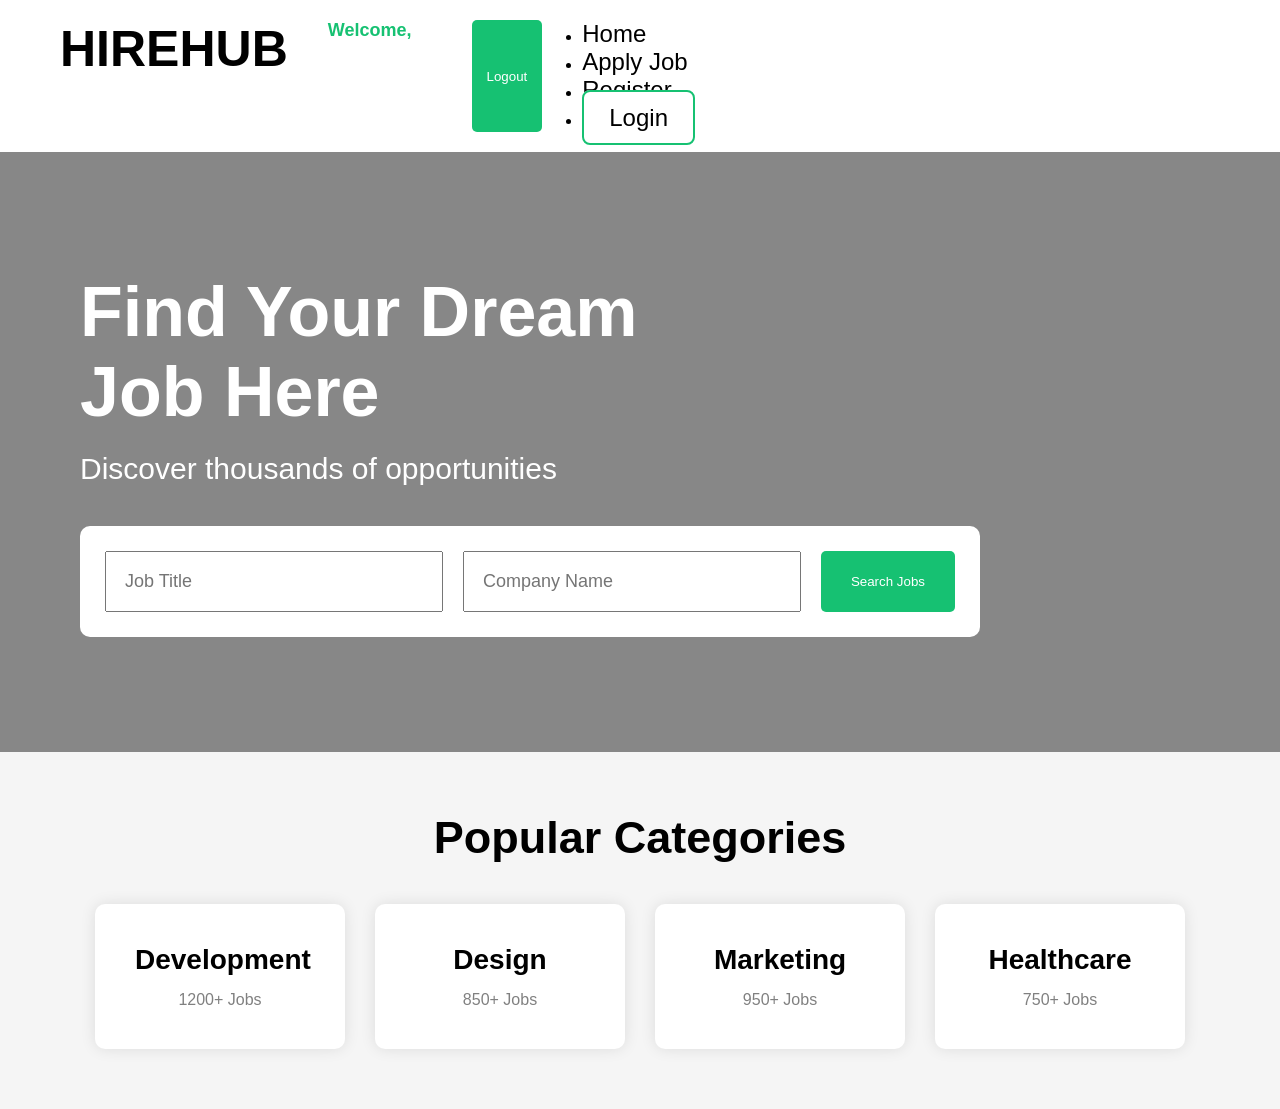
==== index.html @ 85d6529d "first commit" ====
<!DOCTYPE html>
<html lang="en">
<head>
    <meta charset="UTF-8">
    <meta name="viewport" content="width=device-width, initial-scale=1.0">
    <title>HIREHUB</title>
    <link rel="stylesheet" href="style.css">
</head>

<body>

<header>
    <nav class="navbar">
        <div class="logo">HIREHUB</div>
        <div id="profile">
            Welcome,
            <span id="userName"></span>
        </div>
        <button onclick="logoutUser()">
            Logout
        </button>

        <ul class="nav-links">
            <li><a href="index.html">Home</a></li>
            <li><a href="apply.html">Apply Job</a></li>
            <li><a href="register.html">Register</a></li>
            <li><a href="login.html" class="login-btn">Login</a></li>
        </ul>
    </nav>
</header>

<section class="hero">

    <div class="overlay">

        <h1>Find Your Dream Job Here</h1>

        <p>Discover thousands of opportunities</p>

        <div class="search-box">

            <input type="text" placeholder="Job Title">

            <input type="text" placeholder="Company Name">

            <button>Search Jobs</button>

        </div>

    </div>

</section>

<section class="categories">

    <h2>Popular Categories</h2>

    <div class="cards">

        <div class="card">
            <h3>Development</h3>
            <p>1200+ Jobs</p>
        </div>

        <div class="card">
            <h3>Design</h3>
            <p>850+ Jobs</p>
        </div>

        <div class="card">
            <h3>Marketing</h3>
            <p>950+ Jobs</p>
        </div>

        <div class="card">
            <h3>Healthcare</h3>
            <p>750+ Jobs</p>
        </div>

    </div>

</section>
<script>
    function loginUser(){

        alert("Login Successful!");

        window.location.href="index.html";

        return false;
    }
</script>
<script>

    let user =
        localStorage.getItem("username");

    if(user){
        document.getElementById("userName")
            .innerHTML = user;
    }

    function logoutUser(){

        localStorage.removeItem("username");

        window.location.href =
            "login.html";
    }

</script>
</body>
</html>
---- style.css ----
*{
    margin:0;
    padding:0;
    box-sizing:border-box;
    font-family:Arial, sans-serif;
}

body{
    background:#f5f5f5;
}

/* HEADER */

header{
    background:white;
    display:flex;
    justify-content:space-between;
    align-items:center;
    padding:20px 60px;
}

.logo{
    font-size:50px;
    font-weight:bold;
    color:black;
}

.logo span{
    color:#16c172;
}

nav{
    display:flex;
    gap:40px;
}

nav a{
    text-decoration:none;
    color:black;
    font-size:24px;
    font-weight:500;
}

nav a:hover{
    color:#16c172;
}

.auth-buttons{
    display:flex;
    gap:15px;
}

.login-btn{
    padding:12px 25px;
    border:2px solid #16c172;
    background:white;
    border-radius:8px;
    cursor:pointer;
}

.signup-btn{
    padding:12px 25px;
    background:#16c172;
    color:white;
    border:none;
    border-radius:8px;
    cursor:pointer;
}

/* HERO */

.hero{
    height:600px;
    background-image:url("https://images.unsplash.com/photo-1497366754035-f200968a6e72");
    background-size:cover;
    background-position:center;
}

.overlay{
    background:rgba(0,0,0,0.45);
    height:100%;
    padding:120px 80px;
    color:white;
}

.overlay h1{
    font-size:70px;
    max-width:600px;
}

.overlay p{
    font-size:30px;
    margin-top:20px;
}

/* SEARCH */

.search-box{
    margin-top:40px;
    background:white;
    padding:25px;
    width:900px;

    display:flex;
    gap:20px;

    border-radius:10px;
}

.search-box input{
    flex:1;
    padding:18px;
    font-size:18px;
}

.search-box button{
    background:#16c172;
    color:white;
    border:none;
    padding:18px 30px;
    cursor:pointer;
    border-radius:5px;
}

/* CATEGORY */

.categories{
    padding:60px;
    text-align:center;
}

.categories h2{
    font-size:45px;
    margin-bottom:40px;
}

.cards{
    display:flex;
    justify-content:center;
    gap:30px;
    flex-wrap:wrap;
}

.card{
    background:white;
    width:250px;
    padding:40px;
    border-radius:10px;
    box-shadow:0 0 15px rgba(0,0,0,0.1);
}

.card h3{
    margin-bottom:15px;
    font-size:28px;
}

.card p{
    color:gray;
}
#profile{
    font-size:18px;
    font-weight:bold;
    color:#16c172;
    margin-right:20px;
}

header button{
    padding:10px 15px;
    border:none;
    background:#16c172;
    color:white;
    cursor:pointer;
    border-radius:5px;
}
/* LOGIN PAGE */

.login-container{
    width:400px;
    margin:80px auto;
    background:white;
    padding:40px;
    border-radius:10px;
    box-shadow:0 0 20px rgba(0,0,0,0.1);
    text-align:center;
}

.login-container h1{
    margin-bottom:10px;
}

.login-container input{
    width:100%;
    padding:12px;
    margin:10px 0;
    border:1px solid #ddd;
    border-radius:5px;
}

.login-btn2{
    width:100%;
    background:#00c781;
    color:white;
    border:none;
    padding:12px;
    border-radius:5px;
    cursor:pointer;
    font-size:16px;
}

.google-btn{
    width:100%;
    padding:12px;
    margin-top:10px;
    border:none;
    background:#f1f1f1;
    cursor:pointer;
    border-radius:5px;
}

.or{
    margin:20px 0;
    font-weight:bold;
}
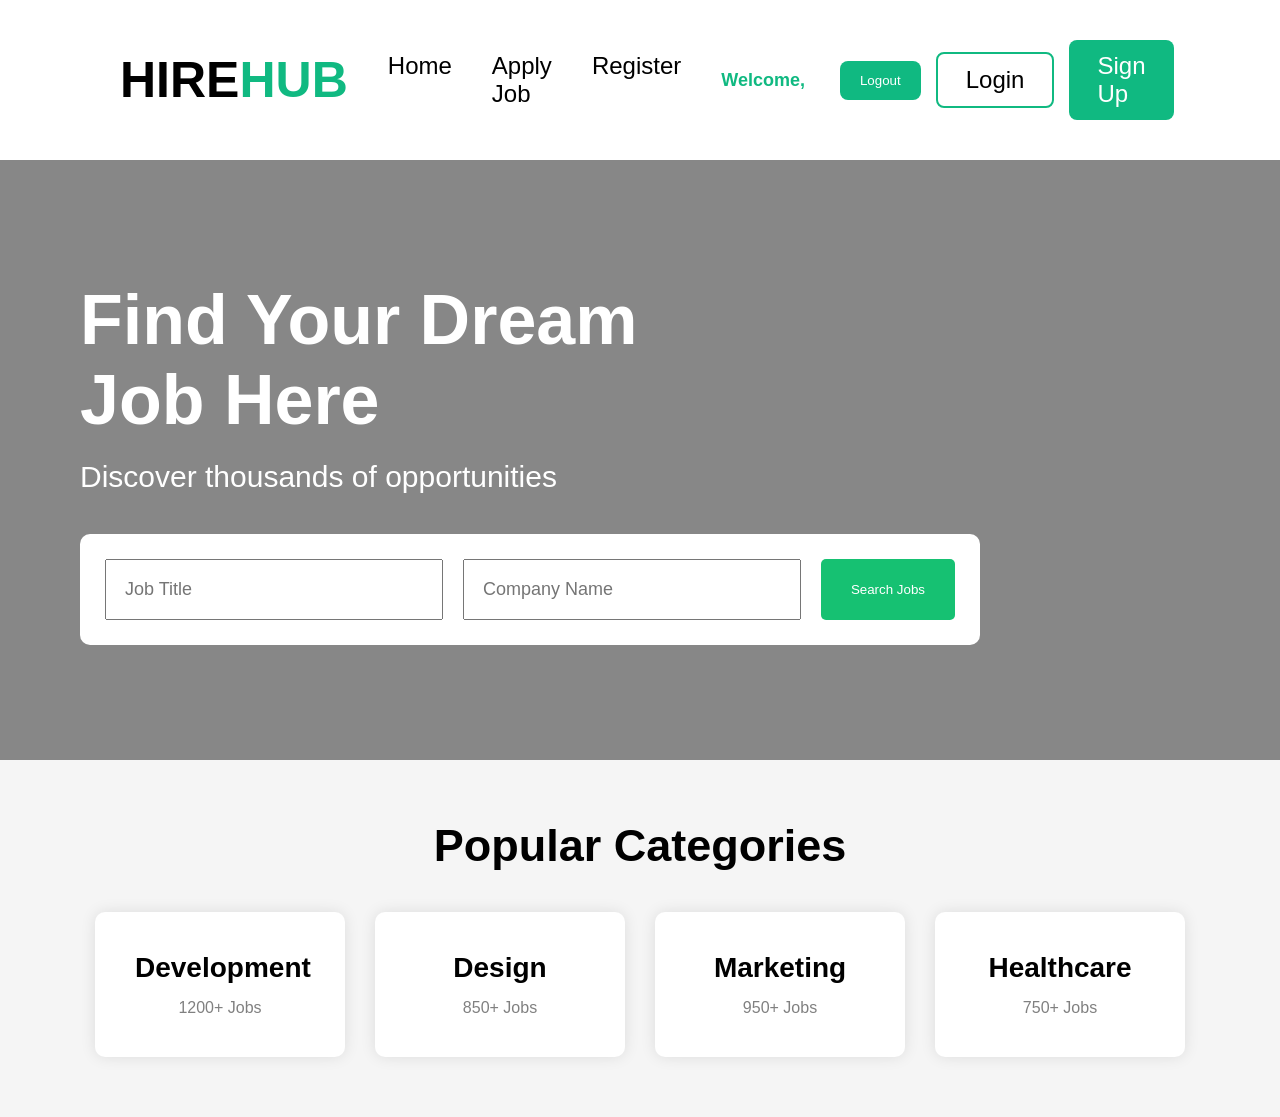
==== commit 33028760: "first commit" ====
--- a/index.html
+++ b/index.html
@@ -11,21 +11,38 @@
 
 <header>
     <nav class="navbar">
-        <div class="logo">HIREHUB</div>
-        <div id="profile">
-            Welcome,
-            <span id="userName"></span>
+
+        <div class="logo">
+            HIRE<span>HUB</span>
         </div>
-        <button onclick="logoutUser()">
-            Logout
-        </button>
 
         <ul class="nav-links">
             <li><a href="index.html">Home</a></li>
             <li><a href="apply.html">Apply Job</a></li>
             <li><a href="register.html">Register</a></li>
-            <li><a href="login.html" class="login-btn">Login</a></li>
         </ul>
+
+        <div class="auth-buttons">
+
+            <div id="profile">
+                Welcome,
+                <span id="userName"></span>
+            </div>
+
+            <button class="logout-btn" onclick="logoutUser()">
+                Logout
+            </button>
+
+            <a href="login.html" class="login">
+                Login
+            </a>
+
+            <a href="register.html" class="signup">
+                Sign Up
+            </a>
+
+        </div>
+
     </nav>
 </header>
 
--- a/style.css
+++ b/style.css
@@ -220,4 +220,160 @@
 .or{
     margin:20px 0;
     font-weight:bold;
+}
+.navbar{
+    display:flex;
+    justify-content:space-between;
+    align-items:center;
+    padding:20px 60px;
+    background:white;
+}
+
+.logo{
+    font-size:50px;
+    font-weight:bold;
+}
+
+.logo span{
+    color:#10b981;
+}
+
+.nav-links{
+    list-style:none;
+    display:flex;
+    gap:40px;
+    margin:0;
+    padding:0;
+}
+
+.nav-links li{
+    list-style:none;
+}
+
+.nav-links a{
+    text-decoration:none;
+    color:black;
+    font-size:24px;
+    font-weight:500;
+}
+
+.auth-buttons{
+    display:flex;
+    gap:15px;
+    align-items:center;
+}
+
+.login{
+    text-decoration:none;
+    border:2px solid #10b981;
+    padding:12px 28px;
+    border-radius:8px;
+    color:black;
+}
+
+.signup{
+    text-decoration:none;
+    background:#10b981;
+    color:white;
+    padding:12px 28px;
+    border-radius:8px;
+}
+
+#profile{
+    color:#10b981;
+    font-weight:bold;
+    margin-right:20px;
+}
+
+.logout-btn{
+    background:#10b981;
+    color:white;
+    border:none;
+    padding:12px 20px;
+    border-radius:8px;
+    cursor:pointer;
+}
+/* APPLY PAGE */
+
+body {
+    margin: 0;
+    font-family: Arial, sans-serif;
+}
+
+.apply-container {
+    width: 85%;
+    max-width: 1100px;
+    margin: 40px auto;
+    background: white;
+    padding: 40px;
+    border-radius: 15px;
+    box-shadow: 0 5px 20px rgba(0,0,0,0.15);
+}
+
+.apply-container h1 {
+    text-align: center;
+    margin-bottom: 40px;
+    font-size: 45px;
+}
+
+.row {
+    display: flex;
+    gap: 30px;
+    margin-bottom: 25px;
+}
+
+.input-box {
+    flex: 1;
+    display: flex;
+    flex-direction: column;
+}
+
+.input-box label {
+    font-size: 20px;
+    margin-bottom: 10px;
+}
+
+.input-box input,
+.input-box select,
+.input-box textarea {
+    padding: 15px;
+    font-size: 18px;
+    border: 1px solid #ccc;
+    border-radius: 8px;
+}
+
+.full-width {
+    width: 100%;
+    margin-bottom: 25px;
+}
+
+.apply-btn {
+    background: #ff2d2d;
+    color: white;
+    border: none;
+    padding: 15px 35px;
+    font-size: 20px;
+    border-radius: 8px;
+    cursor: pointer;
+    float: right;
+}
+
+.apply-btn:hover {
+    background: #e60000;
+}
+
+/* Mobile Responsive */
+@media(max-width:768px) {
+    .row {
+        flex-direction: column;
+    }
+
+    .apply-container {
+        width: 95%;
+        padding: 20px;
+    }
+
+    .apply-container h1 {
+        font-size: 32px;
+    }
 }
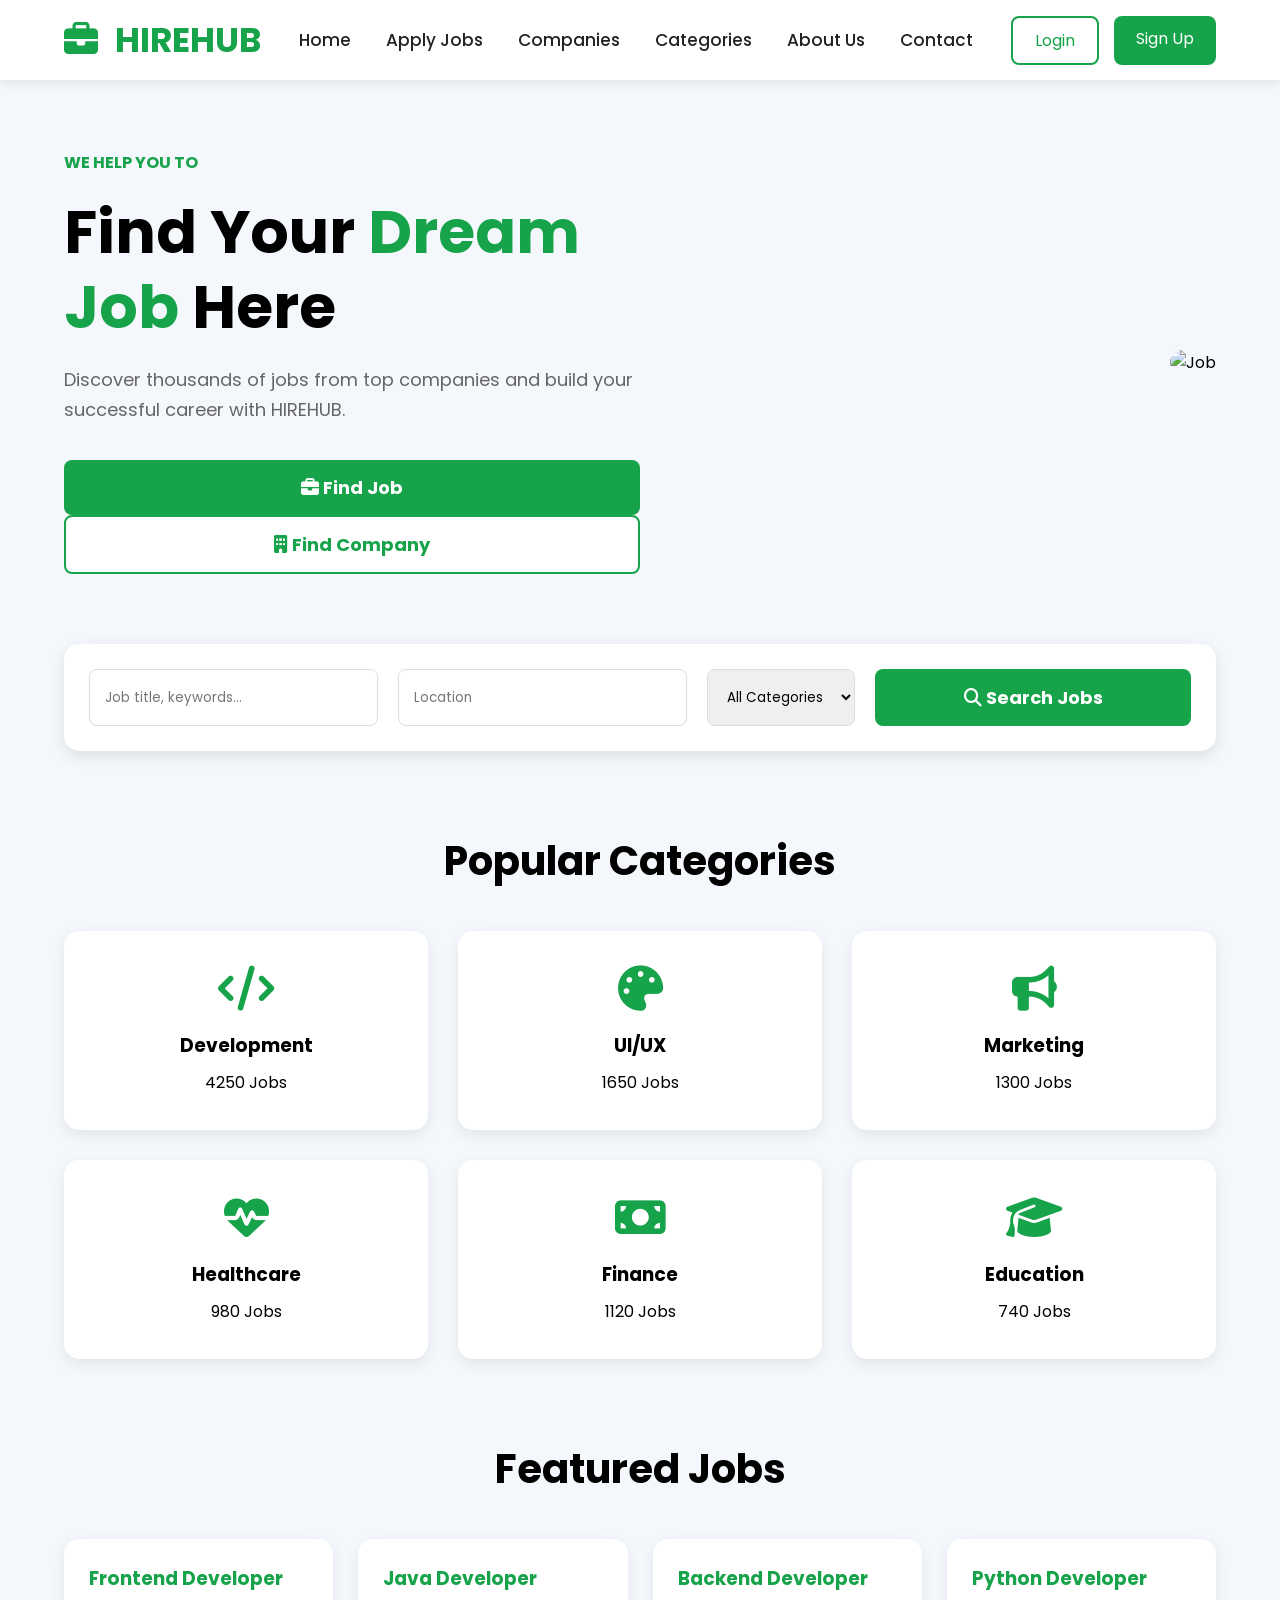
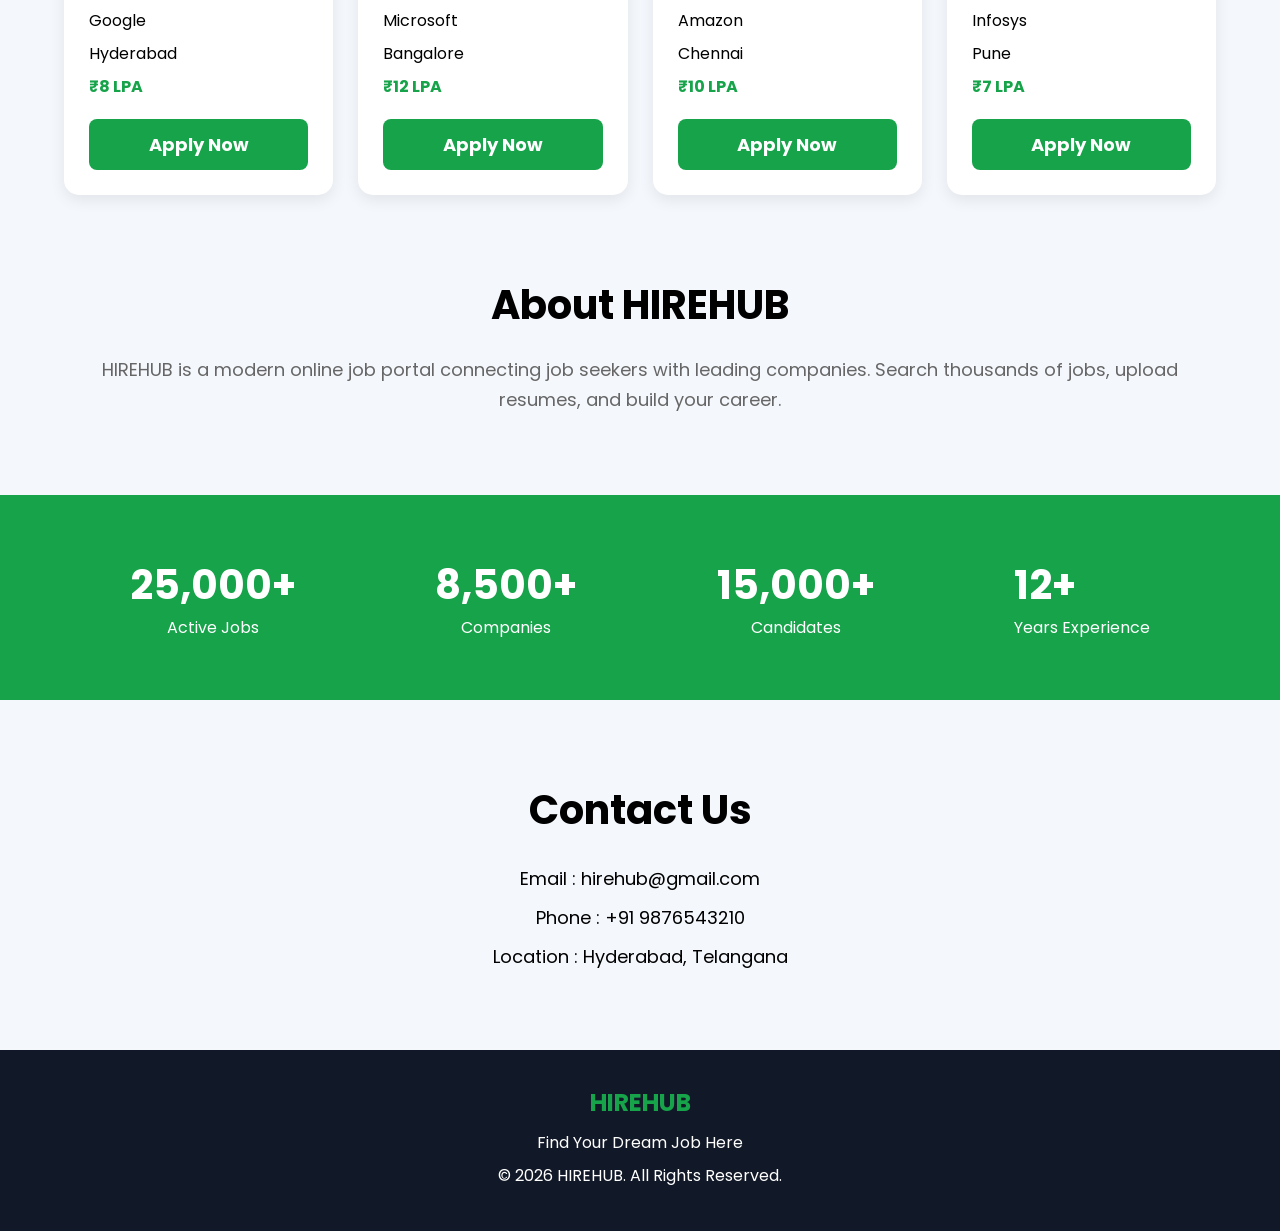
==== commit efec5855: "first commit" ====
--- a/index.html
+++ b/index.html
@@ -1,130 +1,362 @@
 <!DOCTYPE html>
 <html lang="en">
 <head>
-    <meta charset="UTF-8">
-    <meta name="viewport" content="width=device-width, initial-scale=1.0">
-    <title>HIREHUB</title>
-    <link rel="stylesheet" href="style.css">
+<meta charset="UTF-8">
+<meta name="viewport" content="width=device-width, initial-scale=1.0">
+<title>HIREHUB | Find Your Dream Job</title>
+
+<link rel="stylesheet" href="style.css">
+
+<link rel="stylesheet"
+href="https://cdnjs.cloudflare.com/ajax/libs/font-awesome/6.5.2/css/all.min.css">
+
 </head>
 
 <body>
 
+<!-- NAVBAR -->
+
 <header>
-    <nav class="navbar">
-
-        <div class="logo">
-            HIRE<span>HUB</span>
-        </div>
-
-        <ul class="nav-links">
-            <li><a href="index.html">Home</a></li>
-            <li><a href="apply.html">Apply Job</a></li>
-            <li><a href="register.html">Register</a></li>
-        </ul>
-
-        <div class="auth-buttons">
-
-            <div id="profile">
-                Welcome,
-                <span id="userName"></span>
-            </div>
-
-            <button class="logout-btn" onclick="logoutUser()">
-                Logout
-            </button>
-
-            <a href="login.html" class="login">
-                Login
-            </a>
-
-            <a href="register.html" class="signup">
-                Sign Up
-            </a>
-
-        </div>
-
-    </nav>
+
+<nav class="navbar">
+
+<div class="logo">
+<i class="fa-solid fa-briefcase"></i>
+<span>HIREHUB</span>
+</div>
+
+<ul class="nav-links">
+
+<li><a href="#">Home</a></li>
+
+<li><a href="apply.html">Apply Jobs</a></li>
+
+<a href="companies.html">Companies</a>
+
+<li><a href="#">Categories</a></li>
+
+<li><a href="#about">About Us</a></li>
+
+<li><a href="#contact">Contact</a></li>
+
+</ul>
+
+<div class="nav-buttons">
+
+<a href="login.html" class="login-btn">Login</a>
+
+<a href="register.html" class="signup-btn">Sign Up</a>
+
+</div>
+
+</nav>
+
 </header>
 
+<!-- HERO SECTION -->
+
 <section class="hero">
 
-    <div class="overlay">
-
-        <h1>Find Your Dream Job Here</h1>
-
-        <p>Discover thousands of opportunities</p>
-
-        <div class="search-box">
-
-            <input type="text" placeholder="Job Title">
-
-            <input type="text" placeholder="Company Name">
-
-            <button>Search Jobs</button>
-
-        </div>
-
-    </div>
-
-</section>
+<div class="hero-text">
+
+<h4>WE HELP YOU TO</h4>
+
+<h1>Find Your <span>Dream Job</span> Here</h1>
+
+<p>
+
+Discover thousands of jobs from top companies and
+build your successful career with HIREHUB.
+
+</p>
+
+<div class="hero-buttons">
+
+<button class="find-job">
+
+<i class="fa-solid fa-briefcase"></i>
+
+Find Job
+
+</button>
+
+<button class="find-company">
+
+<i class="fa-solid fa-building"></i>
+
+Find Company
+
+</button>
+
+</div>
+
+</div>
+
+<div class="hero-image">
+
+<img src="https://images.unsplash.com/photo-1521737604893-d14cc237f11d?w=900"
+alt="Job">
+
+</div>
+
+</section>
+
+<!-- SEARCH -->
+
+<section class="search-box">
+
+<input type="text"
+placeholder="Job title, keywords...">
+
+<input type="text"
+placeholder="Location">
+
+<select>
+
+<option>All Categories</option>
+
+<option>Development</option>
+
+<option>Marketing</option>
+
+<option>Finance</option>
+
+<option>Healthcare</option>
+
+<option>Education</option>
+
+</select>
+
+<button>
+
+<i class="fa-solid fa-magnifying-glass"></i>
+
+Search Jobs
+
+</button>
+
+</section>
+
+<!-- POPULAR CATEGORIES -->
 
 <section class="categories">
 
-    <h2>Popular Categories</h2>
-
-    <div class="cards">
-
-        <div class="card">
-            <h3>Development</h3>
-            <p>1200+ Jobs</p>
-        </div>
-
-        <div class="card">
-            <h3>Design</h3>
-            <p>850+ Jobs</p>
-        </div>
-
-        <div class="card">
-            <h3>Marketing</h3>
-            <p>950+ Jobs</p>
-        </div>
-
-        <div class="card">
-            <h3>Healthcare</h3>
-            <p>750+ Jobs</p>
-        </div>
-
-    </div>
-
-</section>
-<script>
-    function loginUser(){
-
-        alert("Login Successful!");
-
-        window.location.href="index.html";
-
-        return false;
-    }
-</script>
-<script>
-
-    let user =
-        localStorage.getItem("username");
-
-    if(user){
-        document.getElementById("userName")
-            .innerHTML = user;
-    }
-
-    function logoutUser(){
-
-        localStorage.removeItem("username");
-
-        window.location.href =
-            "login.html";
-    }
-
-</script>
+<h2>Popular Categories</h2>
+
+<div class="category-container">
+
+<div class="card">
+
+<i class="fa-solid fa-code"></i>
+
+<h3>Development</h3>
+
+<p>4250 Jobs</p>
+
+</div>
+
+<div class="card">
+
+<i class="fa-solid fa-palette"></i>
+
+<h3>UI/UX</h3>
+
+<p>1650 Jobs</p>
+
+</div>
+
+<div class="card">
+
+<i class="fa-solid fa-bullhorn"></i>
+
+<h3>Marketing</h3>
+
+<p>1300 Jobs</p>
+
+</div>
+
+<div class="card">
+
+<i class="fa-solid fa-heart-pulse"></i>
+
+<h3>Healthcare</h3>
+
+<p>980 Jobs</p>
+
+</div>
+
+<div class="card">
+
+<i class="fa-solid fa-money-bill"></i>
+
+<h3>Finance</h3>
+
+<p>1120 Jobs</p>
+
+</div>
+
+<div class="card">
+
+<i class="fa-solid fa-graduation-cap"></i>
+
+<h3>Education</h3>
+
+<p>740 Jobs</p>
+
+</div>
+
+</div>
+
+</section>
+
+<!-- FEATURED JOBS -->
+
+<section class="jobs">
+
+<h2>Featured Jobs</h2>
+
+<div class="job-container">
+
+<div class="job-card">
+
+<h3>Frontend Developer</h3>
+
+<p>Google</p>
+
+<p>Hyderabad</p>
+
+<span>₹8 LPA</span>
+
+<button>Apply Now</button>
+
+</div>
+
+<div class="job-card">
+
+<h3>Java Developer</h3>
+
+<p>Microsoft</p>
+
+<p>Bangalore</p>
+
+<span>₹12 LPA</span>
+
+<button>Apply Now</button>
+
+</div>
+
+<div class="job-card">
+
+<h3>Backend Developer</h3>
+
+<p>Amazon</p>
+
+<p>Chennai</p>
+
+<span>₹10 LPA</span>
+
+<button>Apply Now</button>
+
+</div>
+
+<div class="job-card">
+
+<h3>Python Developer</h3>
+
+<p>Infosys</p>
+
+<p>Pune</p>
+
+<span>₹7 LPA</span>
+
+<button>Apply Now</button>
+
+</div>
+
+</div>
+
+</section>
+
+<!-- ABOUT -->
+
+<section id="about" class="about">
+
+<h2>About HIREHUB</h2>
+
+<p>
+
+HIREHUB is a modern online job portal connecting job seekers with leading
+companies. Search thousands of jobs, upload resumes, and build your career.
+
+</p>
+
+</section>
+
+<!-- STATS -->
+
+<section class="stats">
+
+<div>
+
+<h2>25,000+</h2>
+
+<p>Active Jobs</p>
+
+</div>
+
+<div>
+
+<h2>8,500+</h2>
+
+<p>Companies</p>
+
+</div>
+
+<div>
+
+<h2>15,000+</h2>
+
+<p>Candidates</p>
+
+</div>
+
+<div>
+
+<h2>12+</h2>
+
+<p>Years Experience</p>
+
+</div>
+
+</section>
+
+<!-- CONTACT -->
+
+<section id="contact" class="contact">
+
+<h2>Contact Us</h2>
+
+<p>Email : hirehub@gmail.com</p>
+
+<p>Phone : +91 9876543210</p>
+
+<p>Location : Hyderabad, Telangana</p>
+
+</section>
+
+<!-- FOOTER -->
+
+<footer>
+
+<h2>HIREHUB</h2>
+
+<p>Find Your Dream Job Here</p>
+
+<p>© 2026 HIREHUB. All Rights Reserved.</p>
+
+</footer>
+
+<script src="script.js"></script>
+
 </body>
 </html>
--- a/style.css
+++ b/style.css
@@ -1,379 +1,901 @@
+/* Google Font */
+
+@import url('https://fonts.googleapis.com/css2?family=Poppins:wght@300;400;500;600;700&display=swap');
+
 *{
     margin:0;
     padding:0;
     box-sizing:border-box;
-    font-family:Arial, sans-serif;
+    font-family:'Poppins',sans-serif;
 }
 
 body{
-    background:#f5f5f5;
-}
-
-/* HEADER */
+    background:#f5f7fa;
+}
+
+/* ================= NAVBAR ================= */
 
 header{
-    background:white;
+    width:100%;
+    background:#fff;
+    box-shadow:0 3px 10px rgba(0,0,0,.08);
+    position:sticky;
+    top:0;
+    z-index:1000;
+}
+
+.navbar{
+    width:90%;
+    margin:auto;
+    height:80px;
     display:flex;
     justify-content:space-between;
     align-items:center;
-    padding:20px 60px;
 }
 
 .logo{
-    font-size:50px;
+    font-size:34px;
     font-weight:bold;
-    color:black;
-}
-
-.logo span{
-    color:#16c172;
-}
-
-nav{
+    color:#16a34a;
+}
+
+.logo i{
+    margin-right:10px;
+}
+
+.nav-links{
     display:flex;
-    gap:40px;
-}
-
-nav a{
+    list-style:none;
+    gap:35px;
+}
+
+.nav-links a{
     text-decoration:none;
-    color:black;
-    font-size:24px;
+    color:#222;
+    font-size:17px;
     font-weight:500;
-}
-
-nav a:hover{
-    color:#16c172;
-}
-
-.auth-buttons{
+    transition:.3s;
+}
+
+.nav-links a:hover{
+    color:#16a34a;
+}
+
+.nav-buttons{
     display:flex;
     gap:15px;
 }
 
 .login-btn{
-    padding:12px 25px;
-    border:2px solid #16c172;
+
+    text-decoration:none;
+    color:#16a34a;
+
+    border:2px solid #16a34a;
+
+    padding:10px 22px;
+
+    border-radius:8px;
+
+    transition:.3s;
+
+}
+
+.login-btn:hover{
+
+    background:#16a34a;
+
+    color:white;
+
+}
+
+.signup-btn{
+
+    text-decoration:none;
+
+    background:#16a34a;
+
+    color:white;
+
+    padding:10px 22px;
+
+    border-radius:8px;
+
+    transition:.3s;
+
+}
+
+.signup-btn:hover{
+
+    background:#15803d;
+
+}
+
+/* ================= HERO ================= */
+
+.hero{
+
+    width:90%;
+
+    margin:70px auto;
+
+    display:flex;
+
+    justify-content:space-between;
+
+    align-items:center;
+
+}
+
+.hero-text{
+
+    width:50%;
+
+}
+
+.hero-text h4{
+
+    color:#16a34a;
+
+    margin-bottom:20px;
+
+}
+
+.hero-text h1{
+
+    font-size:60px;
+
+    line-height:75px;
+
+    margin-bottom:20px;
+
+}
+
+.hero-text span{
+
+    color:#16a34a;
+
+}
+
+.hero-text p{
+
+    font-size:18px;
+
+    color:#666;
+
+    line-height:30px;
+
+}
+
+.hero-buttons{
+
+    margin-top:35px;
+
+}
+
+.find-job{
+
+    padding:14px 30px;
+
+    background:#16a34a;
+
+    color:white;
+
+    border:none;
+
+    border-radius:8px;
+
+    cursor:pointer;
+
+    margin-right:15px;
+
+}
+
+.find-company{
+
+    padding:14px 30px;
+
     background:white;
-    border-radius:8px;
+
+    border:2px solid #16a34a;
+
+    color:#16a34a;
+
+    border-radius:8px;
+
     cursor:pointer;
-}
-
-.signup-btn{
-    padding:12px 25px;
-    background:#16c172;
+
+}
+
+.hero-image img{
+
+    width:560px;
+
+    border-radius:20px;
+
+}
+
+/* ================= SEARCH ================= */
+
+.search-box{
+
+    width:90%;
+
+    margin:auto;
+
+    background:white;
+
+    display:flex;
+
+    justify-content:space-between;
+
+    gap:20px;
+
+    padding:25px;
+
+    border-radius:15px;
+
+    box-shadow:0 5px 15px rgba(0,0,0,.1);
+
+}
+
+.search-box input,
+
+.search-box select{
+
+    flex:1;
+
+    padding:15px;
+
+    border:1px solid #ddd;
+
+    border-radius:8px;
+
+}
+
+.search-box button{
+
+    background:#16a34a;
+
+    color:white;
+
+    border:none;
+
+    padding:15px 30px;
+
+    border-radius:8px;
+
+    cursor:pointer;
+
+}
+
+/* ================= CATEGORIES ================= */
+
+.categories{
+
+    width:90%;
+
+    margin:80px auto;
+
+}
+
+.categories h2{
+
+    text-align:center;
+
+    font-size:40px;
+
+    margin-bottom:40px;
+
+}
+
+.category-container{
+
+    display:grid;
+
+    grid-template-columns:repeat(3,1fr);
+
+    gap:30px;
+
+}
+
+.card{
+
+    background:white;
+
+    padding:35px;
+
+    border-radius:15px;
+
+    text-align:center;
+
+    box-shadow:0 5px 15px rgba(0,0,0,.08);
+
+    transition:.3s;
+
+}
+
+.card:hover{
+
+    transform:translateY(-10px);
+
+}
+
+.card i{
+
+    font-size:45px;
+
+    color:#16a34a;
+
+    margin-bottom:20px;
+
+}
+
+.card h3{
+
+    margin-bottom:10px;
+
+}
+
+/* ================= JOBS ================= */
+
+.jobs{
+
+    width:90%;
+
+    margin:80px auto;
+
+}
+
+.jobs h2{
+
+    text-align:center;
+
+    margin-bottom:40px;
+
+    font-size:40px;
+
+}
+
+.job-container{
+
+    display:grid;
+
+    grid-template-columns:repeat(4,1fr);
+
+    gap:25px;
+
+}
+
+.job-card{
+
+    background:white;
+
+    padding:25px;
+
+    border-radius:15px;
+
+    box-shadow:0 5px 15px rgba(0,0,0,.08);
+
+}
+
+.job-card h3{
+
+    color:#16a34a;
+
+    margin-bottom:15px;
+
+}
+
+.job-card p{
+
+    margin-bottom:8px;
+
+}
+
+.job-card span{
+
+    font-weight:bold;
+
+    color:#16a34a;
+
+}
+
+.job-card button{
+
+    width:100%;
+
+    margin-top:20px;
+
+    padding:12px;
+
+    border:none;
+
+    background:#16a34a;
+
+    color:white;
+
+    border-radius:8px;
+
+    cursor:pointer;
+
+}
+
+/* ================= ABOUT ================= */
+
+.about{
+
+    width:90%;
+
+    margin:80px auto;
+
+    text-align:center;
+
+}
+
+.about h2{
+
+    font-size:40px;
+
+    margin-bottom:20px;
+
+}
+
+.about p{
+
+    font-size:18px;
+
+    color:#666;
+
+    line-height:30px;
+
+}
+
+/* ================= STATS ================= */
+
+.stats{
+
+    background:#16a34a;
+
+    color:white;
+
+    display:flex;
+
+    justify-content:space-around;
+
+    padding:60px;
+
+    margin-top:80px;
+
+}
+
+.stats h2{
+
+    font-size:40px;
+
+}
+
+.stats p{
+
+    text-align:center;
+
+}
+
+/* ================= CONTACT ================= */
+
+.contact{
+
+    width:90%;
+
+    margin:80px auto;
+
+    text-align:center;
+
+}
+
+.contact h2{
+
+    margin-bottom:25px;
+
+    font-size:40px;
+
+}
+
+.contact p{
+
+    margin:12px;
+
+    font-size:18px;
+
+}
+
+/* ================= FOOTER ================= */
+
+footer{
+
+    background:#111827;
+
+    color:white;
+
+    text-align:center;
+
+    padding:35px;
+
+}
+
+footer h2{
+
+    color:#16a34a;
+
+    margin-bottom:10px;
+
+}
+
+footer p{
+
+    margin:8px;
+
+}
+
+/* ================= MOBILE ================= */
+
+@media(max-width:768px){
+
+.navbar{
+
+flex-direction:column;
+
+height:auto;
+
+padding:20px;
+
+}
+
+.nav-links{
+
+flex-direction:column;
+
+margin:20px 0;
+
+}
+
+.hero{
+
+flex-direction:column;
+
+text-align:center;
+
+}
+
+.hero-text{
+
+width:100%;
+
+}
+
+.hero-image img{
+
+width:100%;
+
+margin-top:40px;
+
+}
+
+.search-box{
+
+flex-direction:column;
+
+}
+
+.category-container{
+
+grid-template-columns:1fr;
+
+}
+
+.job-container{
+
+grid-template-columns:1fr;
+
+}
+
+.stats{
+
+flex-direction:column;
+
+gap:30px;
+
+}
+
+}
+/* LOGIN PAGE */
+
+.login-page{
+    margin:0;
+    background:#f5f7fb;
+    font-family:'Poppins',sans-serif;
+}
+
+.login-container{
+    width:100%;
+    height:100vh;
+    display:flex;
+    align-items:center;
+    justify-content:center;
+    gap:70px;
+}
+
+.login-image img{
+    width:500px;
+}
+
+.login-box{
+    width:400px;
+    background:white;
+    padding:40px;
+    border-radius:15px;
+    box-shadow:0 10px 30px rgba(0,0,0,.1);
+}
+
+.login-box h1{
+    color:#16a34a;
+    text-align:center;
+    margin-bottom:10px;
+}
+
+.login-box h3{
+    text-align:center;
+}
+
+.login-box p{
+    text-align:center;
+    color:#666;
+}
+
+.input-box{
+    display:flex;
+    align-items:center;
+    border:1px solid #ddd;
+    margin-top:20px;
+    border-radius:8px;
+    padding:12px;
+}
+
+.input-box i{
+    color:#16a34a;
+    margin-right:10px;
+}
+
+.input-box input{
+    border:none;
+    outline:none;
+    width:100%;
+    font-size:16px;
+}
+
+.login-button{
+    width:100%;
+    margin-top:25px;
+    background:#16a34a;
     color:white;
     border:none;
+    padding:15px;
     border-radius:8px;
     cursor:pointer;
-}
-
-/* HERO */
-
-.hero{
-    height:600px;
-    background-image:url("https://images.unsplash.com/photo-1497366754035-f200968a6e72");
-    background-size:cover;
-    background-position:center;
-}
-
-.overlay{
-    background:rgba(0,0,0,0.45);
-    height:100%;
-    padding:120px 80px;
-    color:white;
-}
-
-.overlay h1{
-    font-size:70px;
-    max-width:600px;
-}
-
-.overlay p{
-    font-size:30px;
+    font-size:17px;
+}
+
+.login-button:hover{
+    background:#12853b;
+}
+
+.or{
+    text-align:center;
+    margin:20px 0;
+    color:#888;
+}
+
+.google-btn{
+    width:100%;
+    padding:14px;
+    background:white;
+    border:1px solid #ddd;
+    border-radius:8px;
+    cursor:pointer;
+    font-size:16px;
+}
+
+.google-btn i{
+    color:red;
+    margin-right:10px;
+}
+
+.register-link{
     margin-top:20px;
 }
 
-/* SEARCH */
-
-.search-box{
-    margin-top:40px;
-    background:white;
-    padding:25px;
-    width:900px;
-
+.register-link a{
+    color:#16a34a;
+    text-decoration:none;
+    font-weight:bold;
+}
+/* =========================
+   APPLY JOB PAGE
+========================= */
+
+body{
+    margin:0;
+    padding:0;
+    font-family:Arial, Helvetica, sans-serif;
+    background:#f4f7fb;
+}
+
+.apply-container{
+    width:70%;
+    margin:50px auto;
+    background:#fff;
+    padding:40px;
+    border-radius:15px;
+    box-shadow:0 10px 25px rgba(0,0,0,0.15);
+}
+
+.apply-container h1{
+    text-align:center;
+    color:#16a34a;
+    margin-bottom:35px;
+    font-size:38px;
+}
+
+.form-group{
+    margin-bottom:20px;
+}
+
+.form-group label{
+    display:block;
+    font-size:17px;
+    margin-bottom:8px;
+    font-weight:bold;
+    color:#333;
+}
+
+.form-group input,
+.form-group select,
+.form-group textarea{
+    width:100%;
+    padding:14px;
+    border:1px solid #ccc;
+    border-radius:8px;
+    font-size:16px;
+    outline:none;
+    transition:0.3s;
+    box-sizing:border-box;
+}
+
+.form-group textarea{
+    resize:none;
+    height:120px;
+}
+
+.form-group input:focus,
+.form-group select:focus,
+.form-group textarea:focus{
+    border-color:#16a34a;
+    box-shadow:0 0 8px rgba(22,163,74,.25);
+}
+
+.form-row{
     display:flex;
     gap:20px;
-
-    border-radius:10px;
-}
-
-.search-box input{
+}
+
+.form-row .form-group{
     flex:1;
-    padding:18px;
-    font-size:18px;
-}
-
-.search-box button{
-    background:#16c172;
+}
+
+input[type=file]{
+    border:none;
+    padding:8px;
+}
+
+button{
+    width:100%;
+    background:#16a34a;
     color:white;
     border:none;
-    padding:18px 30px;
+    padding:15px;
+    font-size:18px;
+    border-radius:8px;
     cursor:pointer;
-    border-radius:5px;
-}
-
-/* CATEGORY */
-
-.categories{
-    padding:60px;
-    text-align:center;
-}
-
-.categories h2{
-    font-size:45px;
-    margin-bottom:40px;
-}
-
-.cards{
-    display:flex;
-    justify-content:center;
-    gap:30px;
-    flex-wrap:wrap;
-}
-
-.card{
-    background:white;
-    width:250px;
-    padding:40px;
-    border-radius:10px;
-    box-shadow:0 0 15px rgba(0,0,0,0.1);
-}
-
-.card h3{
-    margin-bottom:15px;
-    font-size:28px;
-}
-
-.card p{
-    color:gray;
-}
-#profile{
-    font-size:18px;
+    transition:.3s;
     font-weight:bold;
-    color:#16c172;
-    margin-right:20px;
-}
-
-header button{
-    padding:10px 15px;
+}
+
+button:hover{
+    background:#15803d;
+    transform:translateY(-2px);
+}
+
+@media(max-width:768px){
+
+.apply-container{
+    width:92%;
+    padding:25px;
+}
+
+.form-row{
+    flex-direction:column;
+}
+
+}
+/*=========================
+    COMPANIES PAGE
+==========================*/
+
+.company-page{
+    padding:60px 8%;
+    background:#f5f7fb;
+    min-height:100vh;
+}
+
+.company-page h1{
+    text-align:center;
+    font-size:42px;
+    margin-bottom:50px;
+    color:#111;
+}
+
+.company-grid{
+    display:grid;
+    grid-template-columns:repeat(auto-fit,minmax(280px,1fr));
+    gap:35px;
+}
+
+.company-card{
+    background:#fff;
+    border-radius:15px;
+    padding:30px;
+    text-align:center;
+    box-shadow:0 10px 30px rgba(0,0,0,.08);
+    transition:.4s;
+}
+
+.company-card:hover{
+    transform:translateY(-10px);
+    box-shadow:0 15px 35px rgba(0,0,0,.15);
+}
+
+.company-card img{
+    width:90px;
+    height:90px;
+    object-fit:contain;
+    margin-bottom:20px;
+}
+
+.company-card h2{
+    color:#111;
+    margin-bottom:10px;
+    font-size:26px;
+}
+
+.company-card p{
+    color:#666;
+    margin-bottom:25px;
+    font-size:17px;
+}
+
+.company-card button{
+    background:#18a84a;
+    color:#fff;
     border:none;
-    background:#16c172;
-    color:white;
-    cursor:pointer;
-    border-radius:5px;
-}
-/* LOGIN PAGE */
-
-.login-container{
-    width:400px;
-    margin:80px auto;
-    background:white;
-    padding:40px;
-    border-radius:10px;
-    box-shadow:0 0 20px rgba(0,0,0,0.1);
-    text-align:center;
-}
-
-.login-container h1{
-    margin-bottom:10px;
-}
-
-.login-container input{
-    width:100%;
-    padding:12px;
-    margin:10px 0;
-    border:1px solid #ddd;
-    border-radius:5px;
-}
-
-.login-btn2{
-    width:100%;
-    background:#00c781;
-    color:white;
-    border:none;
-    padding:12px;
-    border-radius:5px;
+    padding:12px 28px;
+    border-radius:30px;
     cursor:pointer;
     font-size:16px;
-}
-
-.google-btn{
-    width:100%;
-    padding:12px;
-    margin-top:10px;
-    border:none;
-    background:#f1f1f1;
-    cursor:pointer;
-    border-radius:5px;
-}
-
-.or{
-    margin:20px 0;
-    font-weight:bold;
-}
-.navbar{
-    display:flex;
-    justify-content:space-between;
-    align-items:center;
-    padding:20px 60px;
-    background:white;
-}
-
-.logo{
-    font-size:50px;
-    font-weight:bold;
-}
-
-.logo span{
-    color:#10b981;
-}
-
-.nav-links{
-    list-style:none;
-    display:flex;
-    gap:40px;
-    margin:0;
-    padding:0;
-}
-
-.nav-links li{
-    list-style:none;
-}
-
-.nav-links a{
-    text-decoration:none;
-    color:black;
-    font-size:24px;
-    font-weight:500;
-}
-
-.auth-buttons{
-    display:flex;
-    gap:15px;
-    align-items:center;
-}
-
-.login{
-    text-decoration:none;
-    border:2px solid #10b981;
-    padding:12px 28px;
-    border-radius:8px;
-    color:black;
-}
-
-.signup{
-    text-decoration:none;
-    background:#10b981;
-    color:white;
-    padding:12px 28px;
-    border-radius:8px;
-}
-
-#profile{
-    color:#10b981;
-    font-weight:bold;
-    margin-right:20px;
-}
-
-.logout-btn{
-    background:#10b981;
-    color:white;
-    border:none;
-    padding:12px 20px;
-    border-radius:8px;
-    cursor:pointer;
-}
-/* APPLY PAGE */
-
-body {
-    margin: 0;
-    font-family: Arial, sans-serif;
-}
-
-.apply-container {
-    width: 85%;
-    max-width: 1100px;
-    margin: 40px auto;
-    background: white;
-    padding: 40px;
-    border-radius: 15px;
-    box-shadow: 0 5px 20px rgba(0,0,0,0.15);
-}
-
-.apply-container h1 {
-    text-align: center;
-    margin-bottom: 40px;
-    font-size: 45px;
-}
-
-.row {
-    display: flex;
-    gap: 30px;
-    margin-bottom: 25px;
-}
-
-.input-box {
-    flex: 1;
-    display: flex;
-    flex-direction: column;
-}
-
-.input-box label {
-    font-size: 20px;
-    margin-bottom: 10px;
-}
-
-.input-box input,
-.input-box select,
-.input-box textarea {
-    padding: 15px;
-    font-size: 18px;
-    border: 1px solid #ccc;
-    border-radius: 8px;
-}
-
-.full-width {
-    width: 100%;
-    margin-bottom: 25px;
-}
-
-.apply-btn {
-    background: #ff2d2d;
-    color: white;
-    border: none;
-    padding: 15px 35px;
-    font-size: 20px;
-    border-radius: 8px;
-    cursor: pointer;
-    float: right;
-}
-
-.apply-btn:hover {
-    background: #e60000;
-}
-
-/* Mobile Responsive */
-@media(max-width:768px) {
-    .row {
-        flex-direction: column;
-    }
-
-    .apply-container {
-        width: 95%;
-        padding: 20px;
-    }
-
-    .apply-container h1 {
-        font-size: 32px;
-    }
+    font-weight:600;
+    transition:.3s;
+}
+
+.company-card button:hover{
+    background:#0d8b39;
+    transform:scale(1.05);
 }
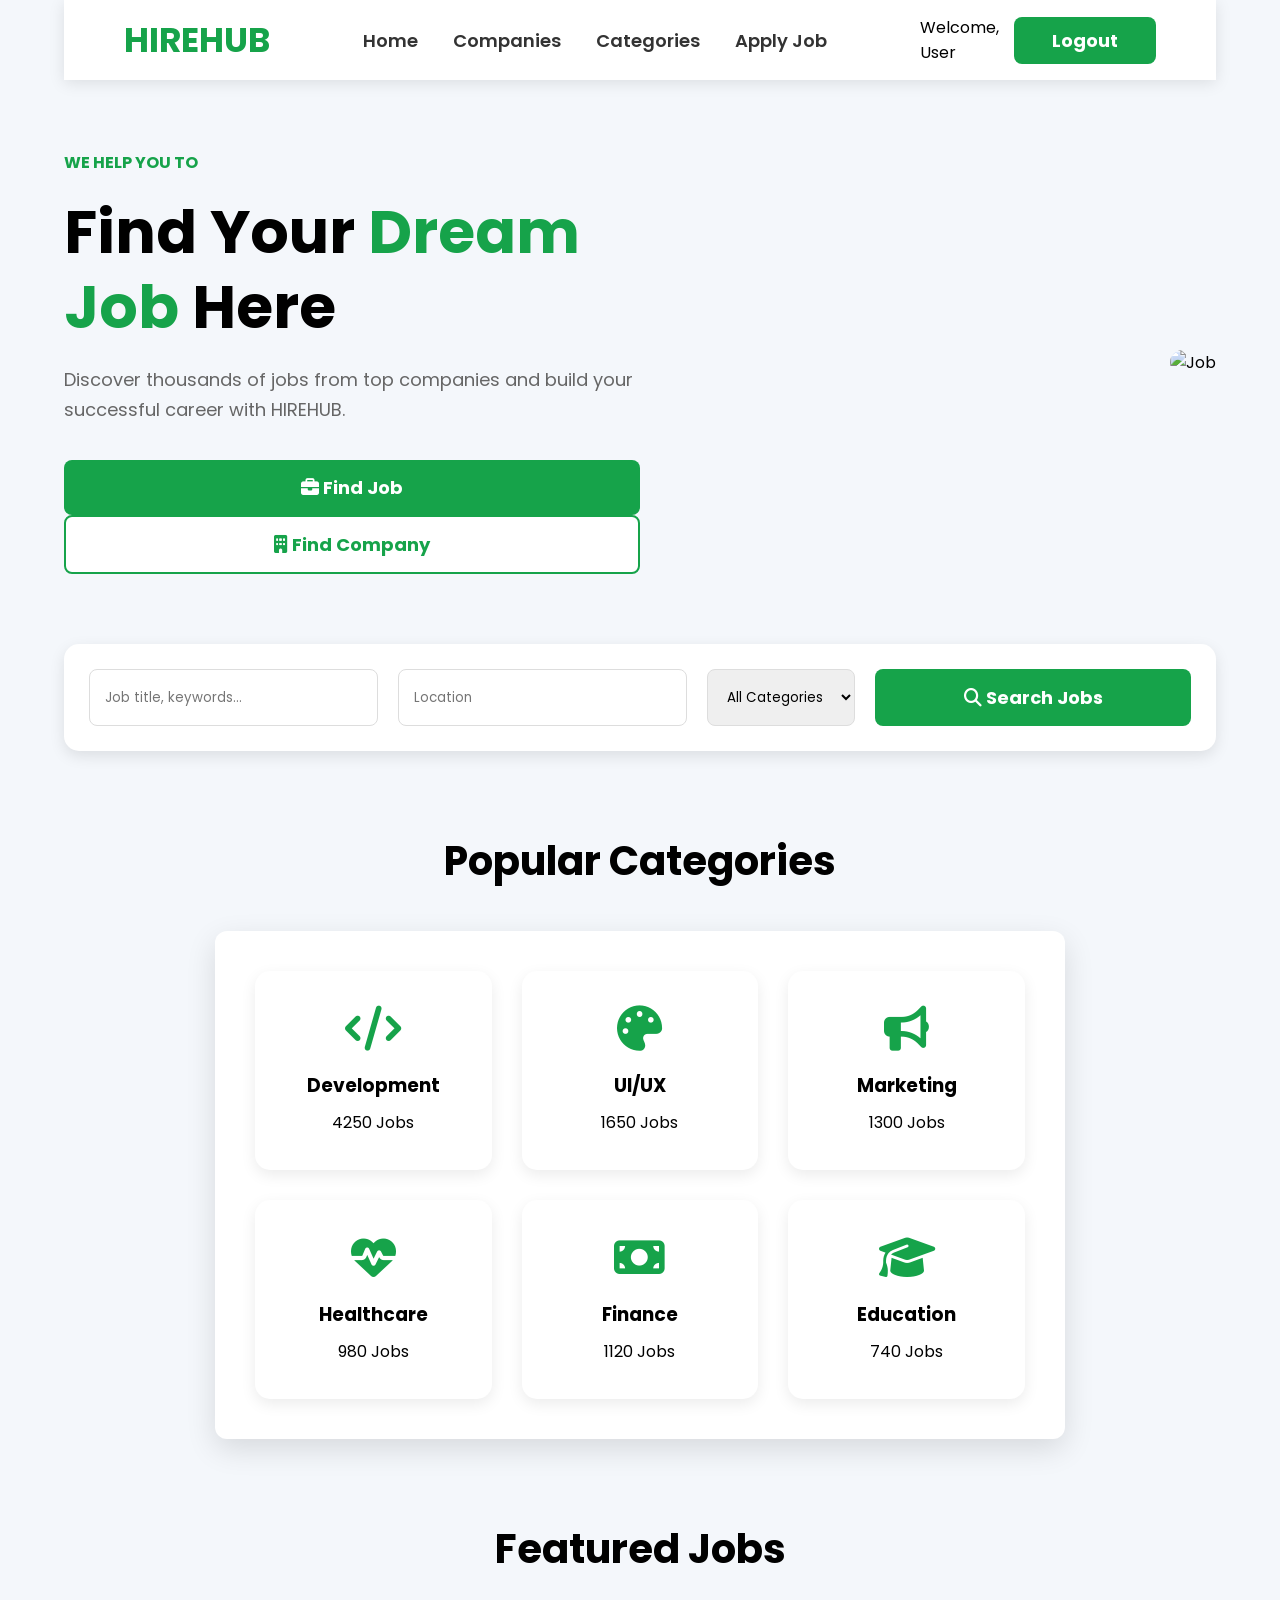
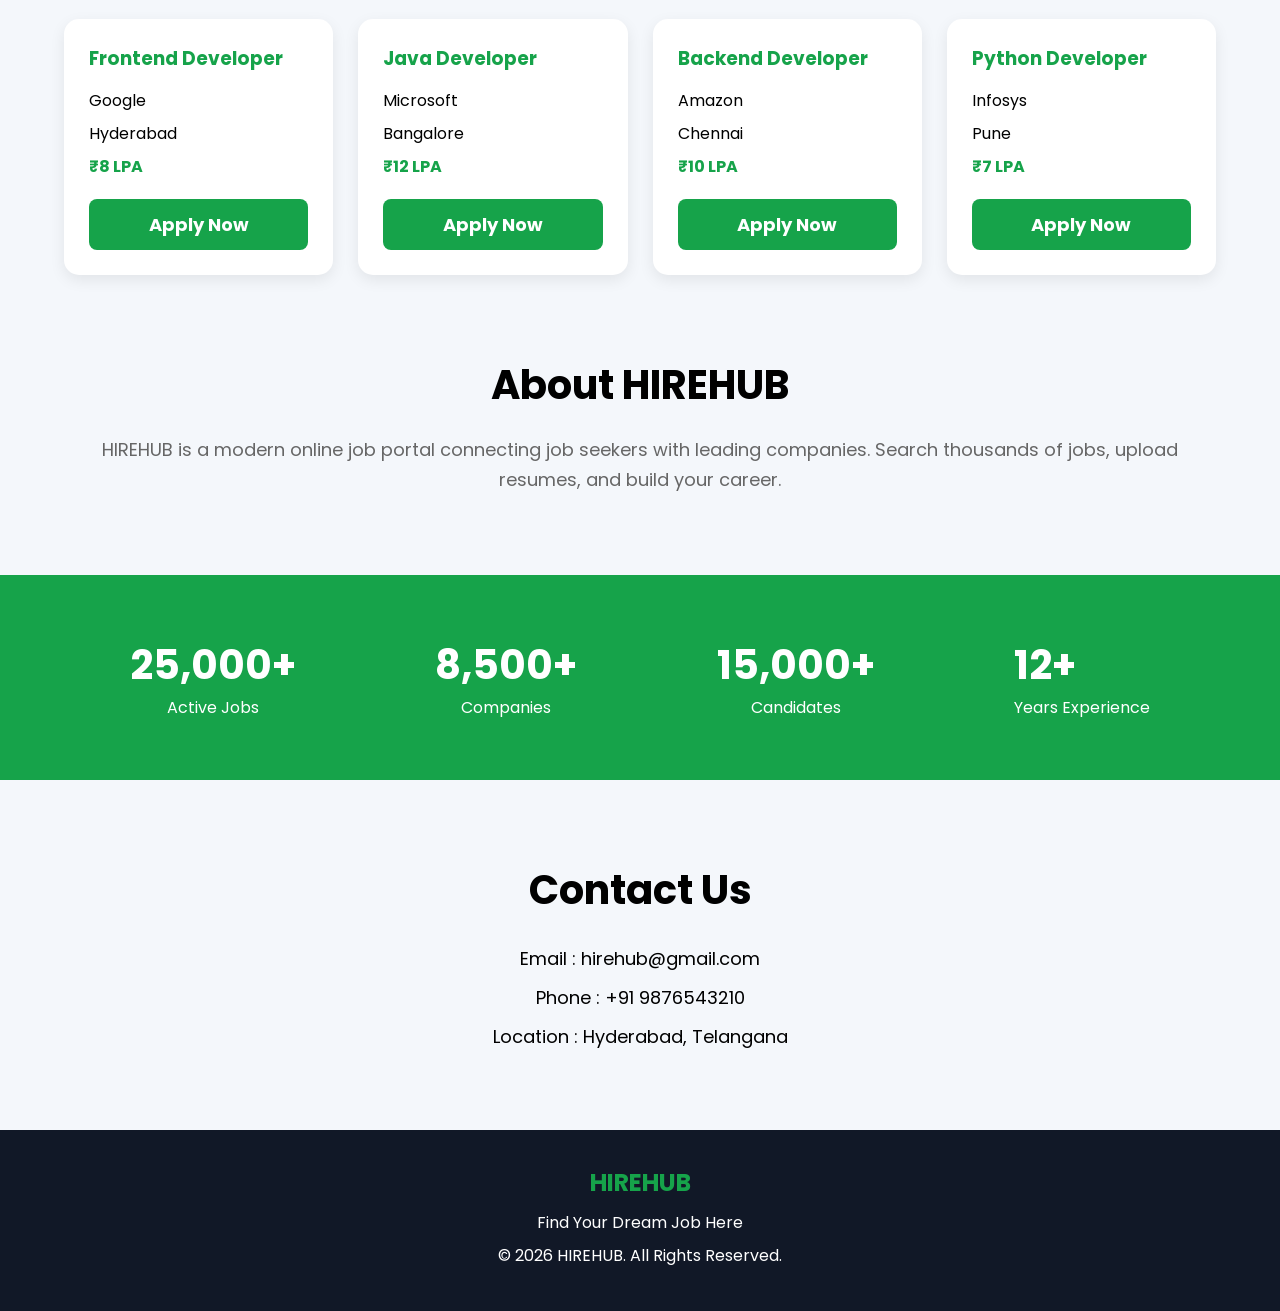
==== commit 347321e5: "first commit" ====
--- a/index.html
+++ b/index.html
@@ -16,40 +16,25 @@
 
 <!-- NAVBAR -->
 
-<header>
-
-<nav class="navbar">
-
-<div class="logo">
-<i class="fa-solid fa-briefcase"></i>
-<span>HIREHUB</span>
-</div>
-
-<ul class="nav-links">
-
-<li><a href="#">Home</a></li>
-
-<li><a href="apply.html">Apply Jobs</a></li>
-
-<a href="companies.html">Companies</a>
-
-<li><a href="#">Categories</a></li>
-
-<li><a href="#about">About Us</a></li>
-
-<li><a href="#contact">Contact</a></li>
-
-</ul>
-
-<div class="nav-buttons">
-
-<a href="login.html" class="login-btn">Login</a>
-
-<a href="register.html" class="signup-btn">Sign Up</a>
-
-</div>
-
-</nav>
+<header class="navbar">
+
+    <div class="logo">
+        <h2>HIREHUB</h2>
+    </div>
+
+    <nav>
+        <ul>
+            <li><a href="index.html">Home</a></li>
+            <li><a href="companies.html">Companies</a></li>
+            <li><a href="categories.html">Categories</a></li>
+            <li><a href="apply.html">Apply Job</a></li>
+        </ul>
+    </nav>
+
+    <div class="user-menu">
+        <span id="username">Welcome, User</span>
+        <button onclick="logout()">Logout</button>
+    </div>
 
 </header>
 
@@ -357,6 +342,13 @@
 </footer>
 
 <script src="script.js"></script>
+<script>
+
+document.getElementById("welcomeUser").innerHTML=
+
+"Welcome, "+localStorage.getItem("userName");
+
+</script>
 
 </body>
 </html>
--- a/style.css
+++ b/style.css
@@ -898,4 +898,412 @@
 .company-card button:hover{
     background:#0d8b39;
     transform:scale(1.05);
+}
+/* ===========================
+   REGISTER PAGE
+=========================== */
+
+.register-page{
+    margin:0;
+    padding:0;
+    font-family:Arial, Helvetica, sans-serif;
+    background:linear-gradient(135deg,#0f172a,#1e3a8a,#14b8a6);
+    min-height:100vh;
+    display:flex;
+    justify-content:center;
+    align-items:center;
+}
+
+.register-container{
+    width:500px;
+    background:#fff;
+    padding:40px;
+    border-radius:15px;
+    box-shadow:0 15px 40px rgba(0,0,0,.25);
+}
+
+.register-container h1{
+    text-align:center;
+    margin-bottom:30px;
+    color:#222;
+}
+
+.register-container input{
+    width:100%;
+    padding:15px;
+    margin:12px 0;
+    border:1px solid #ccc;
+    border-radius:8px;
+    font-size:16px;
+    box-sizing:border-box;
+}
+
+.register-container input:focus{
+    outline:none;
+    border:2px solid #16a34a;
+}
+
+.register-btn{
+    width:100%;
+    padding:15px;
+    margin-top:15px;
+    border:none;
+    background:#16a34a;
+    color:white;
+    font-size:18px;
+    border-radius:8px;
+    cursor:pointer;
+    transition:.3s;
+}
+
+.register-btn:hover{
+    background:#15803d;
+}
+
+.back-link{
+    display:block;
+    text-align:center;
+    margin-top:20px;
+    text-decoration:none;
+    color:#16a34a;
+    font-weight:bold;
+}
+
+.back-link:hover{
+    color:#14532d;
+}
+
+#userList{
+    margin-top:25px;
+}
+
+.user-card{
+    background:#f5f5f5;
+    padding:15px;
+    border-radius:8px;
+    margin-top:10px;
+    border-left:5px solid #16a34a;
+}
+/* ===========================
+      CATEGORY PAGE
+===========================*/
+
+.category-body{
+
+    background:#f4f7fb;
+
+    font-family:Arial,Helvetica,sans-serif;
+
+    margin:0;
+
+    padding:40px;
+
+}
+
+.category-container{
+
+    width:850px;
+
+    margin:auto;
+
+    background:white;
+
+    padding:40px;
+
+    border-radius:12px;
+
+    box-shadow:0 10px 30px rgba(0,0,0,.12);
+
+}
+
+.category-header{
+
+    display:flex;
+
+    justify-content:space-between;
+
+    align-items:center;
+
+    margin-bottom:40px;
+
+}
+
+.category-header h1{
+
+    color:#222;
+
+    margin:0;
+
+}
+
+.back-btn{
+
+    background:#16a34a;
+
+    color:white;
+
+    text-decoration:none;
+
+    padding:12px 20px;
+
+    border-radius:8px;
+
+    font-weight:bold;
+
+}
+
+.back-btn:hover{
+
+    background:#15803d;
+
+}
+
+.form-group{
+
+    margin-bottom:30px;
+
+}
+
+.form-group label{
+
+    display:block;
+
+    font-size:20px;
+
+    font-weight:bold;
+
+    margin-bottom:10px;
+
+}
+
+.form-group span{
+
+    color:red;
+
+}
+
+.form-group input{
+
+    width:100%;
+
+    padding:14px;
+
+    font-size:17px;
+
+    border:1px solid #ccc;
+
+    border-radius:8px;
+
+    box-sizing:border-box;
+
+}
+
+.form-group small{
+
+    display:block;
+
+    margin-top:8px;
+
+    color:#666;
+
+}
+
+.slug-box{
+
+    display:flex;
+
+    gap:15px;
+
+}
+
+.slug-box input{
+
+    flex:1;
+
+}
+
+.slug-box button{
+
+    width:140px;
+
+    background:#16a34a;
+
+    color:white;
+
+    border:none;
+
+    border-radius:8px;
+
+    cursor:pointer;
+
+    font-size:16px;
+
+}
+
+.slug-box button:hover{
+
+    background:#15803d;
+
+}
+
+.save-btn{
+
+    width:100%;
+
+    padding:18px;
+
+    background:#16a34a;
+
+    color:white;
+
+    border:none;
+
+    border-radius:8px;
+
+    font-size:20px;
+
+    cursor:pointer;
+
+}
+
+.save-btn:hover{
+
+    background:#15803d;
+
+}
+
+@media(max-width:900px){
+
+.category-container{
+
+width:95%;
+
+padding:25px;
+
+}
+
+.slug-box{
+
+flex-direction:column;
+
+}
+
+.slug-box button{
+
+width:100%;
+
+}
+
+}
+/* LOGIN PAGE */
+
+.login-body{
+    background:#f4f6f9;
+    display:flex;
+    justify-content:center;
+    align-items:center;
+    height:100vh;
+    font-family:Arial, sans-serif;
+}
+
+.login-box{
+    width:380px;
+    background:white;
+    padding:40px;
+    border-radius:15px;
+    box-shadow:0 10px 30px rgba(0,0,0,.2);
+    text-align:center;
+}
+
+.login-box h1{
+    color:#16a34a;
+    margin-bottom:10px;
+}
+
+.login-box p{
+    color:gray;
+}
+
+.login-box input{
+    width:100%;
+    padding:14px;
+    margin:12px 0;
+    border:1px solid #ccc;
+    border-radius:8px;
+    font-size:16px;
+}
+
+.login-box button{
+    width:100%;
+    padding:14px;
+    background:#16a34a;
+    color:white;
+    border:none;
+    border-radius:8px;
+    font-size:17px;
+    cursor:pointer;
+}
+
+.login-box button:hover{
+    background:#15803d;
+}
+
+.login-box a{
+    color:#16a34a;
+    text-decoration:none;
+}
+/* NAVBAR */
+
+.navbar{
+    display:flex;
+    justify-content:space-between;
+    align-items:center;
+    padding:18px 60px;
+    background:white;
+    box-shadow:0 3px 15px rgba(0,0,0,.1);
+    position:sticky;
+    top:0;
+    z-index:1000;
+}
+
+.logo h2{
+    color:#16a34a;
+    font-size:34px;
+}
+
+nav ul{
+    display:flex;
+    list-style:none;
+    gap:35px;
+}
+
+nav ul li a{
+    text-decoration:none;
+    color:#333;
+    font-size:18px;
+    font-weight:600;
+    transition:.3s;
+}
+
+nav ul li a:hover{
+    color:#16a34a;
+}
+
+.user-menu{
+    display:flex;
+    align-items:center;
+    gap:15px;
+}
+
+.user-menu button{
+    padding:10px 18px;
+    border:none;
+    border-radius:8px;
+    background:#16a34a;
+    color:white;
+    cursor:pointer;
+}
+
+.user-menu button:hover{
+    background:#15803d;
 }
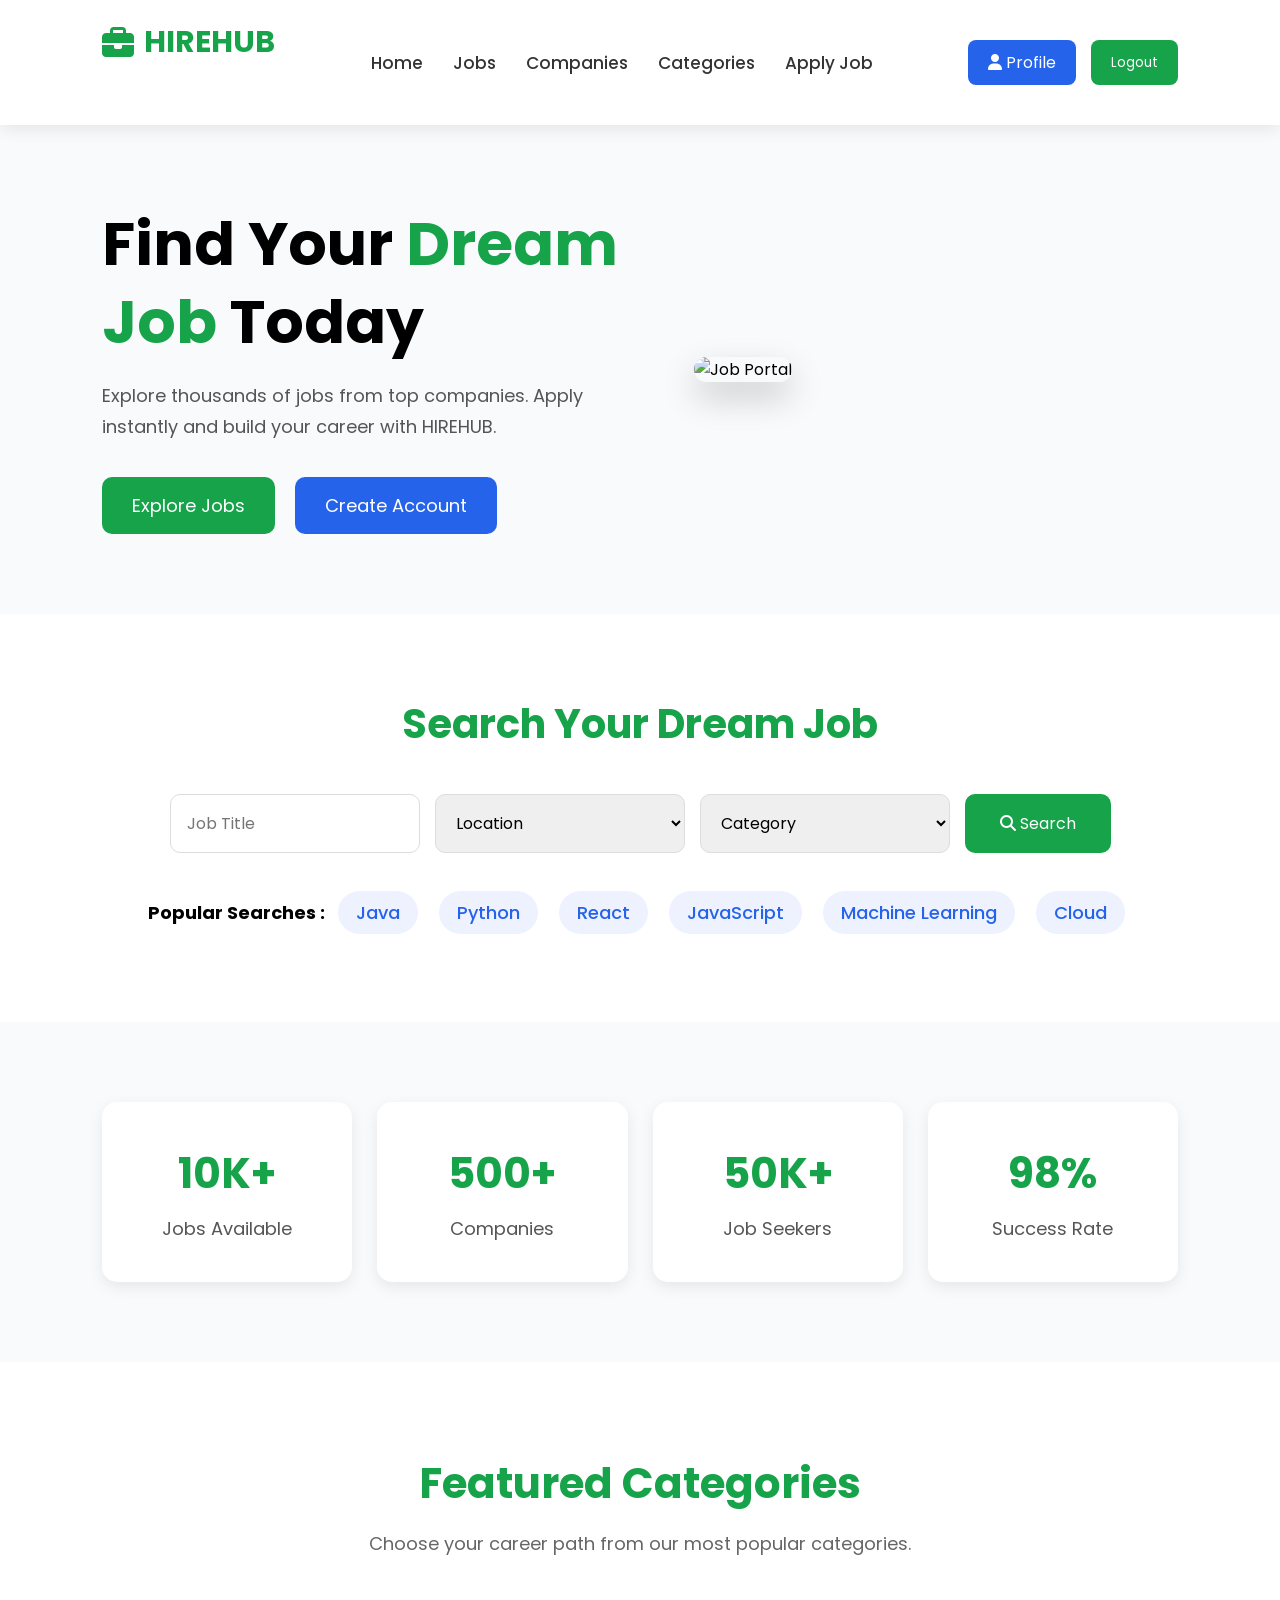
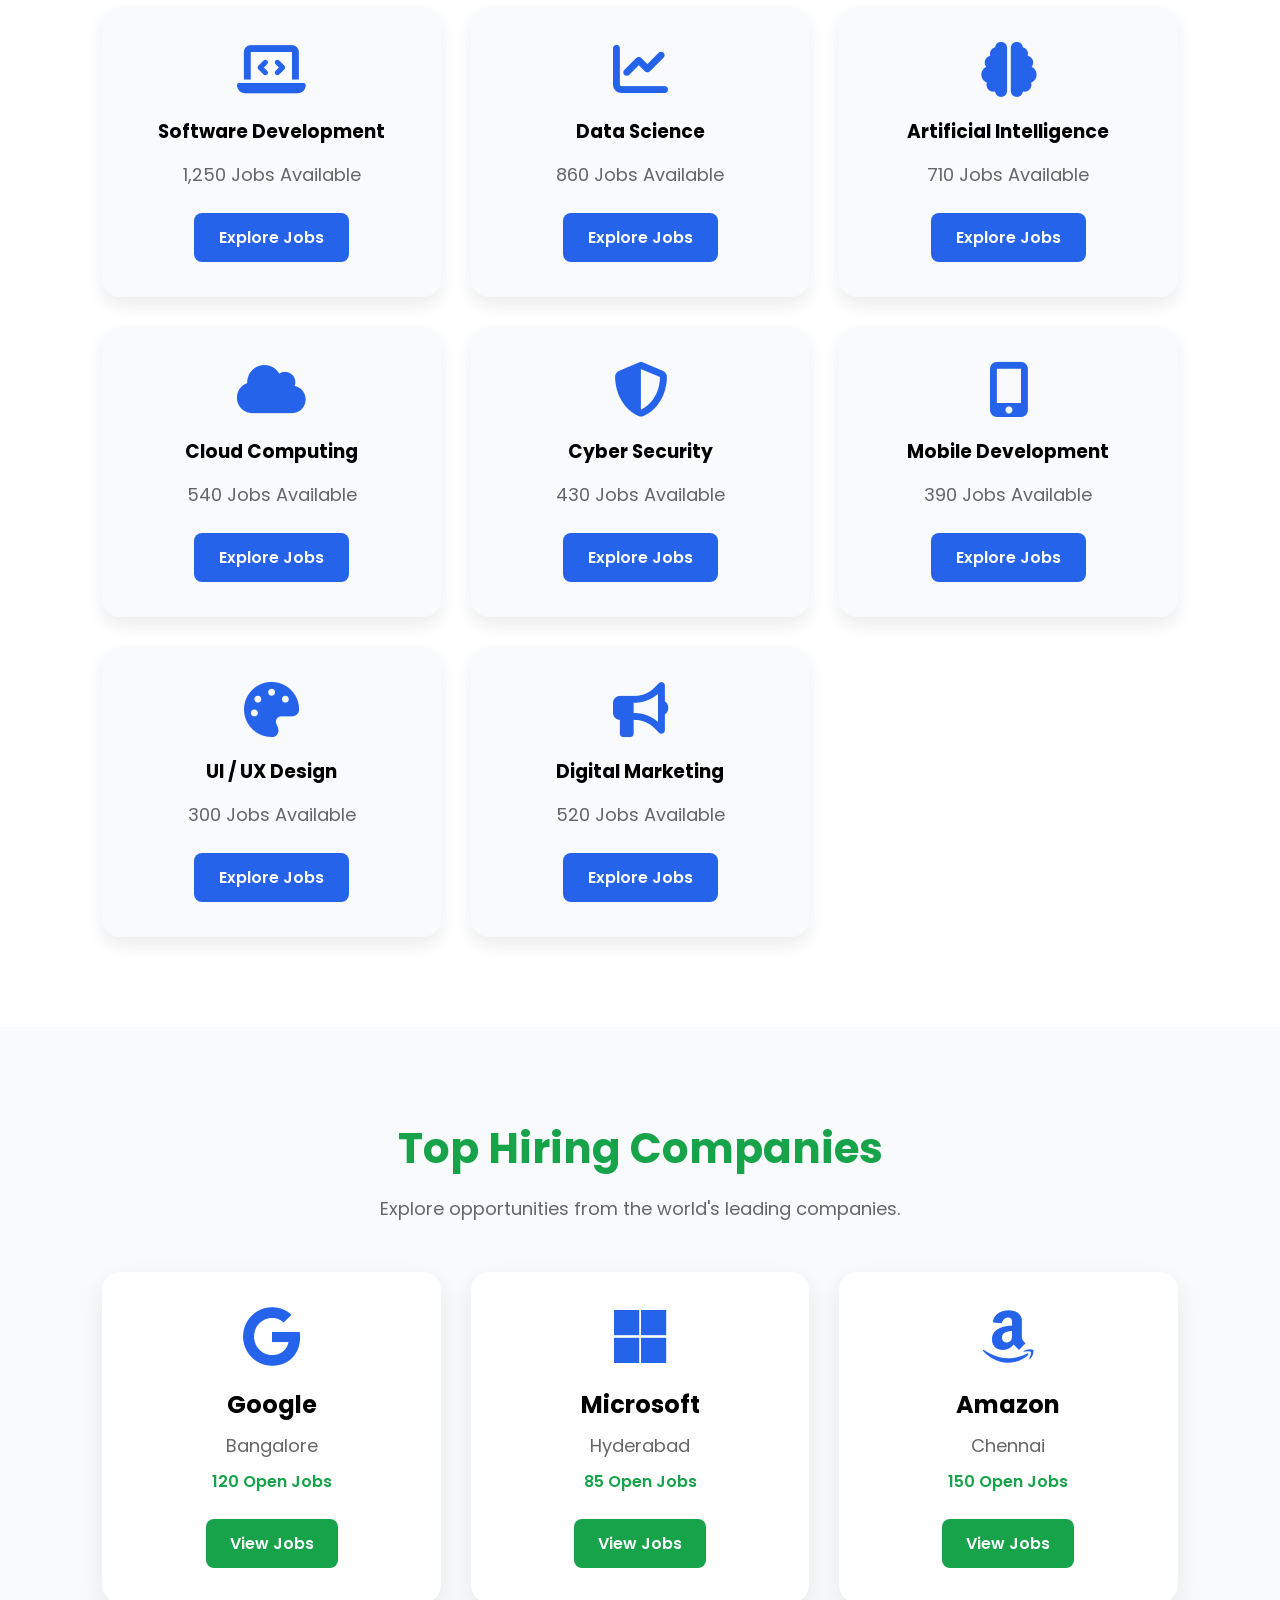
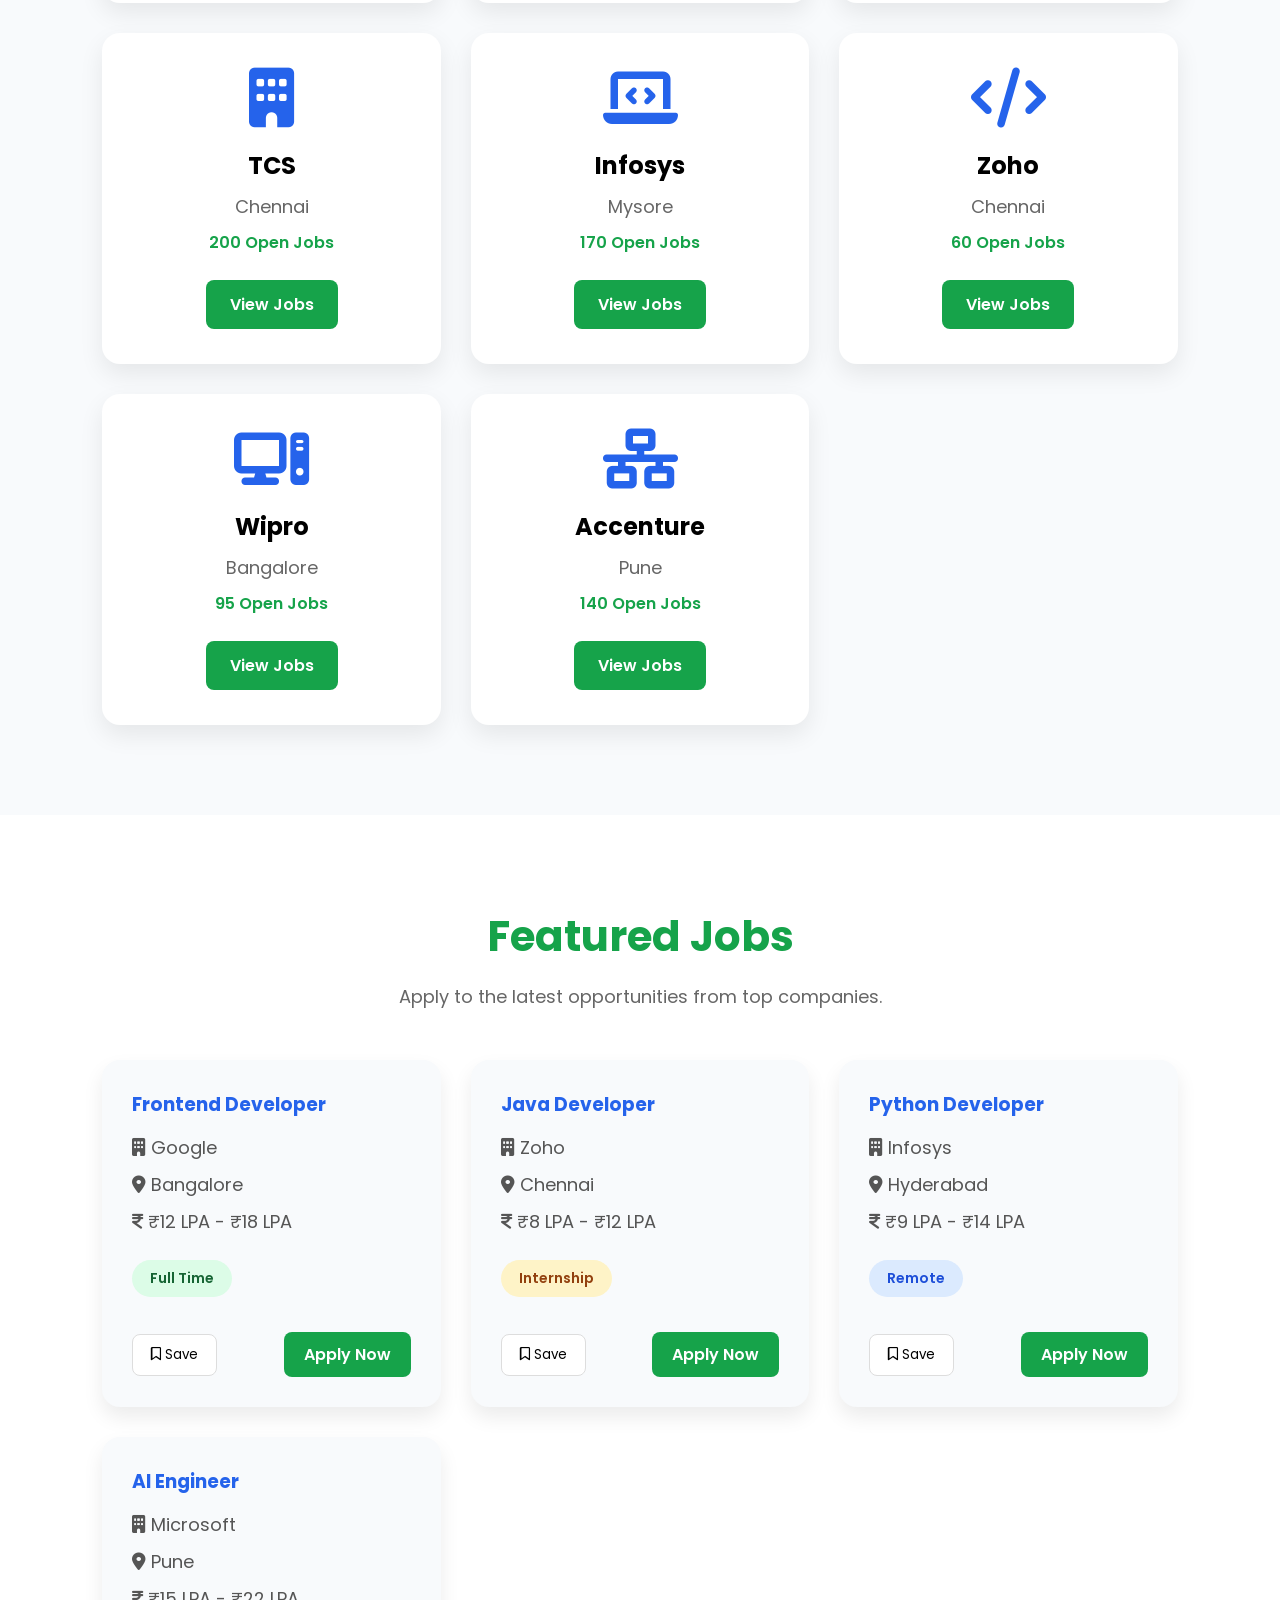
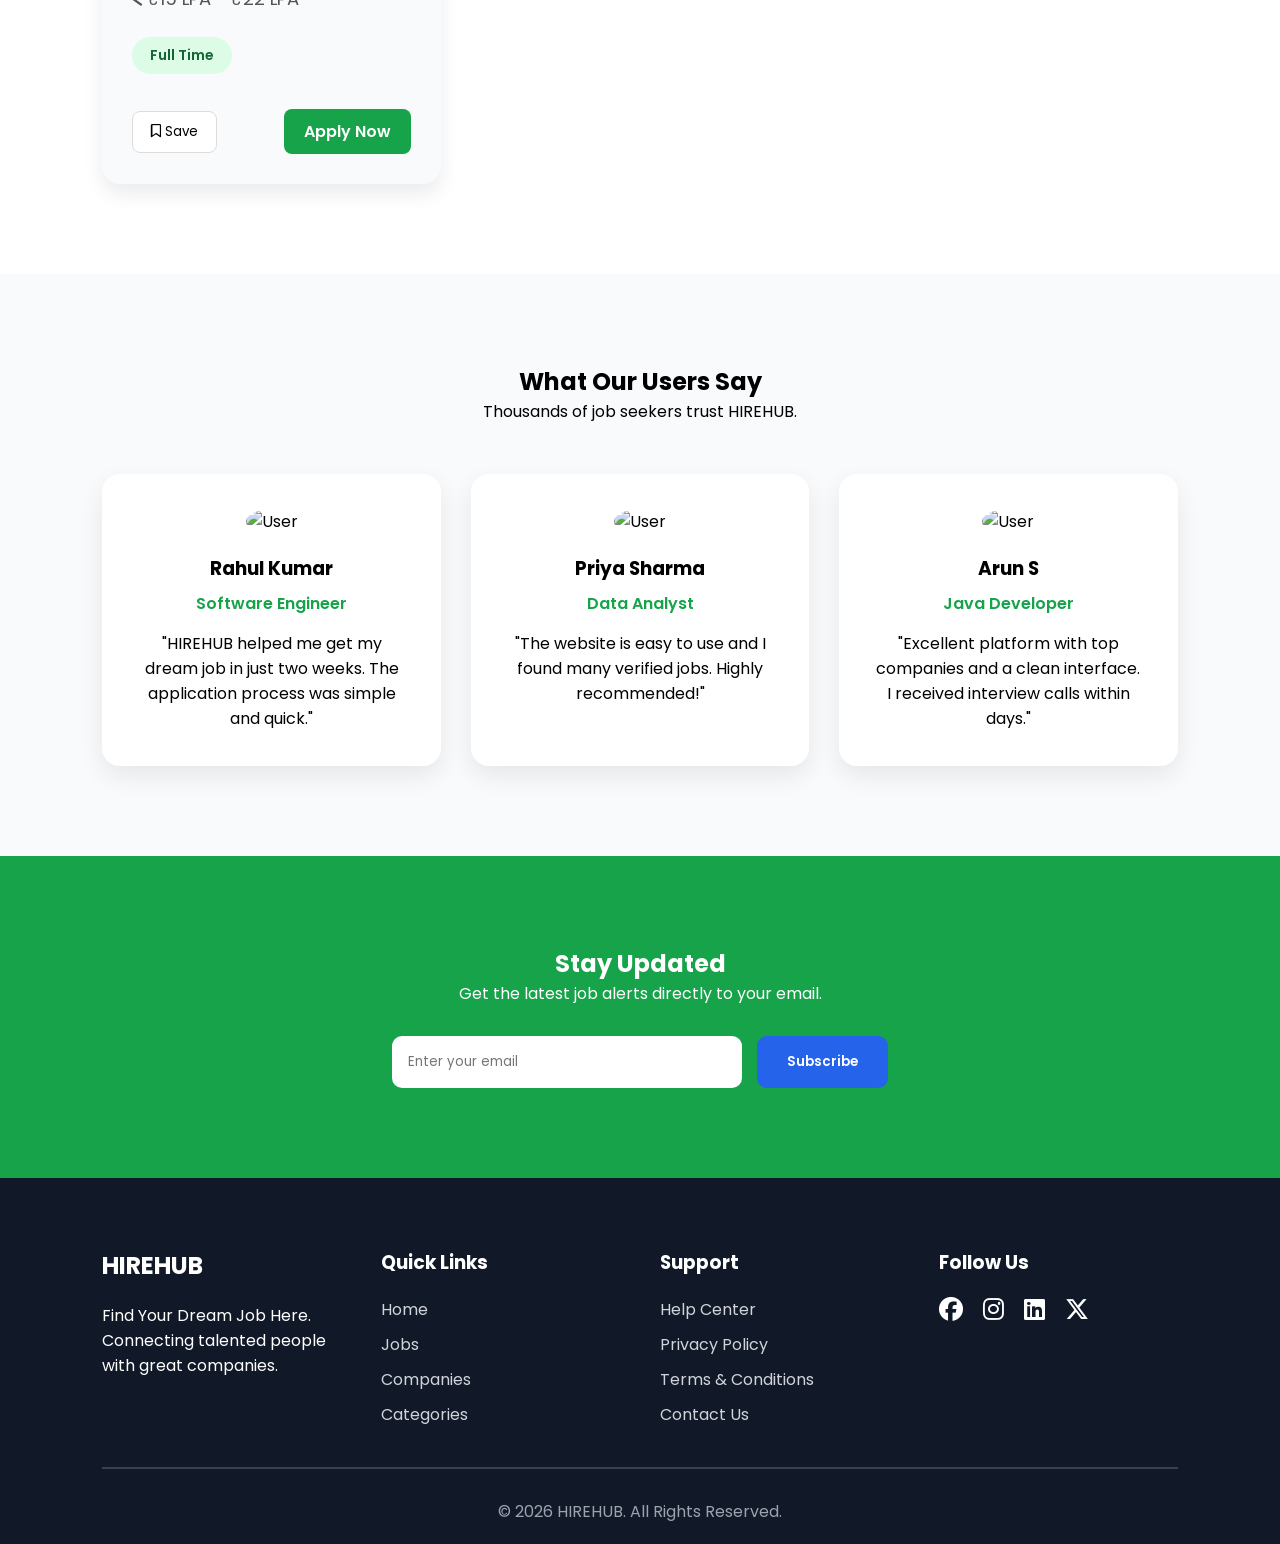
==== commit 9b57ca2a: "first commit" ====
--- a/index.html
+++ b/index.html
@@ -1,8 +1,13 @@
 <!DOCTYPE html>
 <html lang="en">
+
 <head>
+
 <meta charset="UTF-8">
-<meta name="viewport" content="width=device-width, initial-scale=1.0">
+
+<meta name="viewport"
+content="width=device-width, initial-scale=1.0">
+
 <title>HIREHUB | Find Your Dream Job</title>
 
 <link rel="stylesheet" href="style.css">
@@ -14,341 +19,680 @@
 
 <body>
 
-<!-- NAVBAR -->
-
-<header class="navbar">
-
-    <div class="logo">
-        <h2>HIREHUB</h2>
+<!-- ================= NAVBAR ================= -->
+
+<header>
+
+<nav class="navbar">
+
+<div class="logo">
+
+<i class="fa-solid fa-briefcase"></i>
+
+<h2>HIREHUB</h2>
+
+</div>
+
+<ul class="nav-links">
+
+<li><a href="index.html">Home</a></li>
+
+<li><a href="jobs.html">Jobs</a></li>
+
+<li><a href="companies.html">Companies</a></li>
+
+<li><a href="categories.html">Categories</a></li>
+
+<li><a href="apply.html">Apply Job</a></li>
+
+</ul>
+
+<div class="nav-buttons">
+
+<a href="profile.html" class="profile-btn">
+
+<i class="fa-solid fa-user"></i>
+
+Profile
+
+</a>
+
+<button onclick="logout()" class="logout-btn">
+
+Logout
+
+</button>
+
+</div>
+
+</nav>
+
+</header>
+
+<!-- ================= HERO ================= -->
+
+<section class="hero">
+
+<div class="hero-left">
+
+<h1>
+
+Find Your
+
+<span>Dream Job</span>
+
+Today
+
+</h1>
+
+<p>
+
+Explore thousands of jobs from top companies.
+
+Apply instantly and build your career with HIREHUB.
+
+</p>
+
+<div class="hero-buttons">
+
+<a href="jobs.html" class="explore-btn">
+
+Explore Jobs
+
+</a>
+
+<a href="register.html" class="register-btn">
+
+Create Account
+
+</a>
+
+</div>
+
+</div>
+
+<div class="hero-right">
+
+<img src="https://images.unsplash.com/photo-1521791136064-7986c2920216?w=900"
+alt="Job Portal">
+
+</div>
+
+</section>
+<!-- ================= SEARCH SECTION ================= -->
+
+<section class="search-section">
+
+<h2>Search Your Dream Job</h2>
+
+<div class="search-box">
+
+<input
+type="text"
+placeholder="Job Title">
+
+<select>
+
+<option>Location</option>
+
+<option>Chennai</option>
+
+<option>Bangalore</option>
+
+<option>Hyderabad</option>
+
+<option>Pune</option>
+
+<option>Remote</option>
+
+</select>
+
+<select>
+
+<option>Category</option>
+
+<option>Software Developer</option>
+
+<option>AI Engineer</option>
+
+<option>Data Analyst</option>
+
+<option>UI/UX Designer</option>
+
+<option>Cloud Engineer</option>
+
+</select>
+
+<button>
+
+<i class="fa-solid fa-magnifying-glass"></i>
+
+Search
+
+</button>
+
+</div>
+
+<div class="popular-search">
+
+<strong>Popular Searches :</strong>
+
+<span>Java</span>
+
+<span>Python</span>
+
+<span>React</span>
+
+<span>JavaScript</span>
+
+<span>Machine Learning</span>
+
+<span>Cloud</span>
+
+</div>
+
+</section>
+
+<!-- ================= STATISTICS ================= -->
+
+<section class="stats">
+
+<div class="stat-card">
+
+<h2>10K+</h2>
+
+<p>Jobs Available</p>
+
+</div>
+
+<div class="stat-card">
+
+<h2>500+</h2>
+
+<p>Companies</p>
+
+</div>
+
+<div class="stat-card">
+
+<h2>50K+</h2>
+
+<p>Job Seekers</p>
+
+</div>
+
+<div class="stat-card">
+
+<h2>98%</h2>
+
+<p>Success Rate</p>
+
+</div>
+
+</section>
+<!-- ================= FEATURED CATEGORIES ================= -->
+
+<section class="categories">
+
+<h2>Featured Categories</h2>
+
+<p>Choose your career path from our most popular categories.</p>
+
+<div class="category-grid">
+
+<div class="category-card">
+
+<i class="fa-solid fa-laptop-code"></i>
+
+<h3>Software Development</h3>
+
+<p>1,250 Jobs Available</p>
+
+<a href="jobs.html">Explore Jobs</a>
+
+</div>
+
+<div class="category-card">
+
+<i class="fa-solid fa-chart-line"></i>
+
+<h3>Data Science</h3>
+
+<p>860 Jobs Available</p>
+
+<a href="jobs.html">Explore Jobs</a>
+
+</div>
+
+<div class="category-card">
+
+<i class="fa-solid fa-brain"></i>
+
+<h3>Artificial Intelligence</h3>
+
+<p>710 Jobs Available</p>
+
+<a href="jobs.html">Explore Jobs</a>
+
+</div>
+
+<div class="category-card">
+
+<i class="fa-solid fa-cloud"></i>
+
+<h3>Cloud Computing</h3>
+
+<p>540 Jobs Available</p>
+
+<a href="jobs.html">Explore Jobs</a>
+
+</div>
+
+<div class="category-card">
+
+<i class="fa-solid fa-shield-halved"></i>
+
+<h3>Cyber Security</h3>
+
+<p>430 Jobs Available</p>
+
+<a href="jobs.html">Explore Jobs</a>
+
+</div>
+
+<div class="category-card">
+
+<i class="fa-solid fa-mobile-screen-button"></i>
+
+<h3>Mobile Development</h3>
+
+<p>390 Jobs Available</p>
+
+<a href="jobs.html">Explore Jobs</a>
+
+</div>
+
+<div class="category-card">
+
+<i class="fa-solid fa-palette"></i>
+
+<h3>UI / UX Design</h3>
+
+<p>300 Jobs Available</p>
+
+<a href="jobs.html">Explore Jobs</a>
+
+</div>
+
+<div class="category-card">
+
+<i class="fa-solid fa-bullhorn"></i>
+
+<h3>Digital Marketing</h3>
+
+<p>520 Jobs Available</p>
+
+<a href="jobs.html">Explore Jobs</a>
+
+</div>
+
+</div>
+
+</section>
+<!-- ================= TOP COMPANIES ================= -->
+
+<section class="companies-section">
+
+    <h2>Top Hiring Companies</h2>
+
+    <p>Explore opportunities from the world's leading companies.</p>
+
+    <div class="companies-grid">
+
+        <div class="company-card">
+            <i class="fa-brands fa-google"></i>
+            <h3>Google</h3>
+            <p>Bangalore</p>
+            <span>120 Open Jobs</span>
+            <a href="jobs.html">View Jobs</a>
+        </div>
+
+        <div class="company-card">
+            <i class="fa-brands fa-microsoft"></i>
+            <h3>Microsoft</h3>
+            <p>Hyderabad</p>
+            <span>85 Open Jobs</span>
+            <a href="jobs.html">View Jobs</a>
+        </div>
+
+        <div class="company-card">
+            <i class="fa-brands fa-amazon"></i>
+            <h3>Amazon</h3>
+            <p>Chennai</p>
+            <span>150 Open Jobs</span>
+            <a href="jobs.html">View Jobs</a>
+        </div>
+
+        <div class="company-card">
+            <i class="fa-solid fa-building"></i>
+            <h3>TCS</h3>
+            <p>Chennai</p>
+            <span>200 Open Jobs</span>
+            <a href="jobs.html">View Jobs</a>
+        </div>
+
+        <div class="company-card">
+            <i class="fa-solid fa-laptop-code"></i>
+            <h3>Infosys</h3>
+            <p>Mysore</p>
+            <span>170 Open Jobs</span>
+            <a href="jobs.html">View Jobs</a>
+        </div>
+
+        <div class="company-card">
+            <i class="fa-solid fa-code"></i>
+            <h3>Zoho</h3>
+            <p>Chennai</p>
+            <span>60 Open Jobs</span>
+            <a href="jobs.html">View Jobs</a>
+        </div>
+
+        <div class="company-card">
+            <i class="fa-solid fa-computer"></i>
+            <h3>Wipro</h3>
+            <p>Bangalore</p>
+            <span>95 Open Jobs</span>
+            <a href="jobs.html">View Jobs</a>
+        </div>
+
+        <div class="company-card">
+            <i class="fa-solid fa-network-wired"></i>
+            <h3>Accenture</h3>
+            <p>Pune</p>
+            <span>140 Open Jobs</span>
+            <a href="jobs.html">View Jobs</a>
+        </div>
+
     </div>
 
-    <nav>
-        <ul>
-            <li><a href="index.html">Home</a></li>
-            <li><a href="companies.html">Companies</a></li>
-            <li><a href="categories.html">Categories</a></li>
-            <li><a href="apply.html">Apply Job</a></li>
-        </ul>
-    </nav>
-
-    <div class="user-menu">
-        <span id="username">Welcome, User</span>
-        <button onclick="logout()">Logout</button>
+</section>
+<!-- ================= FEATURED JOBS ================= -->
+
+<section class="featured-jobs">
+
+    <h2>Featured Jobs</h2>
+
+    <p>Apply to the latest opportunities from top companies.</p>
+
+    <div class="jobs-grid">
+
+        <div class="job-card">
+
+            <h3>Frontend Developer</h3>
+
+            <p><i class="fa-solid fa-building"></i> Google</p>
+
+            <p><i class="fa-solid fa-location-dot"></i> Bangalore</p>
+
+            <p><i class="fa-solid fa-indian-rupee-sign"></i> ₹12 LPA - ₹18 LPA</p>
+
+            <span class="job-type full-time">Full Time</span>
+
+            <div class="job-buttons">
+
+                <button class="save-job">
+                    <i class="fa-regular fa-bookmark"></i>
+                    Save
+                </button>
+
+                <a href="apply.html">Apply Now</a>
+
+            </div>
+
+        </div>
+
+        <div class="job-card">
+
+            <h3>Java Developer</h3>
+
+            <p><i class="fa-solid fa-building"></i> Zoho</p>
+
+            <p><i class="fa-solid fa-location-dot"></i> Chennai</p>
+
+            <p><i class="fa-solid fa-indian-rupee-sign"></i> ₹8 LPA - ₹12 LPA</p>
+
+            <span class="job-type internship">Internship</span>
+
+            <div class="job-buttons">
+
+                <button class="save-job">
+                    <i class="fa-regular fa-bookmark"></i>
+                    Save
+                </button>
+
+                <a href="apply.html">Apply Now</a>
+
+            </div>
+
+        </div>
+
+        <div class="job-card">
+
+            <h3>Python Developer</h3>
+
+            <p><i class="fa-solid fa-building"></i> Infosys</p>
+
+            <p><i class="fa-solid fa-location-dot"></i> Hyderabad</p>
+
+            <p><i class="fa-solid fa-indian-rupee-sign"></i> ₹9 LPA - ₹14 LPA</p>
+
+            <span class="job-type remote">Remote</span>
+
+            <div class="job-buttons">
+
+                <button class="save-job">
+                    <i class="fa-regular fa-bookmark"></i>
+                    Save
+                </button>
+
+                <a href="apply.html">Apply Now</a>
+
+            </div>
+
+        </div>
+
+        <div class="job-card">
+
+            <h3>AI Engineer</h3>
+
+            <p><i class="fa-solid fa-building"></i> Microsoft</p>
+
+            <p><i class="fa-solid fa-location-dot"></i> Pune</p>
+
+            <p><i class="fa-solid fa-indian-rupee-sign"></i> ₹15 LPA - ₹22 LPA</p>
+
+            <span class="job-type full-time">Full Time</span>
+
+            <div class="job-buttons">
+
+                <button class="save-job">
+                    <i class="fa-regular fa-bookmark"></i>
+                    Save
+                </button>
+
+                <a href="apply.html">Apply Now</a>
+
+            </div>
+
+        </div>
+
     </div>
 
-</header>
-
-<!-- HERO SECTION -->
-
-<section class="hero">
-
-<div class="hero-text">
-
-<h4>WE HELP YOU TO</h4>
-
-<h1>Find Your <span>Dream Job</span> Here</h1>
+</section>
+<!-- ================= TESTIMONIALS ================= -->
+
+<section class="testimonials">
+
+    <h2>What Our Users Say</h2>
+
+    <p>Thousands of job seekers trust HIREHUB.</p>
+
+    <div class="testimonial-grid">
+
+        <div class="testimonial-card">
+
+            <img src="profile.png" alt="User">
+
+            <h3>Rahul Kumar</h3>
+
+            <span>Software Engineer</span>
+
+            <p>
+                "HIREHUB helped me get my dream job in just two weeks.
+                The application process was simple and quick."
+            </p>
+
+        </div>
+
+        <div class="testimonial-card">
+
+            <img src="profile.png" alt="User">
+
+            <h3>Priya Sharma</h3>
+
+            <span>Data Analyst</span>
+
+            <p>
+                "The website is easy to use and I found many verified jobs.
+                Highly recommended!"
+            </p>
+
+        </div>
+
+        <div class="testimonial-card">
+
+            <img src="profile.png" alt="User">
+
+            <h3>Arun S</h3>
+
+            <span>Java Developer</span>
+
+            <p>
+                "Excellent platform with top companies and a clean interface.
+                I received interview calls within days."
+            </p>
+
+        </div>
+
+    </div>
+
+</section>
+
+<!-- ================= NEWSLETTER ================= -->
+
+<section class="newsletter">
+
+    <h2>Stay Updated</h2>
+
+    <p>Get the latest job alerts directly to your email.</p>
+
+    <div class="newsletter-box">
+
+        <input
+        type="email"
+        placeholder="Enter your email">
+
+        <button>
+
+            Subscribe
+
+        </button>
+
+    </div>
+
+</section>
+
+<!-- ================= FOOTER ================= -->
+
+<footer>
+
+<div class="footer-container">
+
+<div class="footer-box">
+
+<h2>HIREHUB</h2>
 
 <p>
 
-Discover thousands of jobs from top companies and
-build your successful career with HIREHUB.
+Find Your Dream Job Here.
+
+Connecting talented people with great companies.
 
 </p>
 
-<div class="hero-buttons">
-
-<button class="find-job">
-
-<i class="fa-solid fa-briefcase"></i>
-
-Find Job
-
-</button>
-
-<button class="find-company">
-
-<i class="fa-solid fa-building"></i>
-
-Find Company
-
-</button>
-
-</div>
-
-</div>
-
-<div class="hero-image">
-
-<img src="https://images.unsplash.com/photo-1521737604893-d14cc237f11d?w=900"
-alt="Job">
-
-</div>
-
-</section>
-
-<!-- SEARCH -->
-
-<section class="search-box">
-
-<input type="text"
-placeholder="Job title, keywords...">
-
-<input type="text"
-placeholder="Location">
-
-<select>
-
-<option>All Categories</option>
-
-<option>Development</option>
-
-<option>Marketing</option>
-
-<option>Finance</option>
-
-<option>Healthcare</option>
-
-<option>Education</option>
-
-</select>
-
-<button>
-
-<i class="fa-solid fa-magnifying-glass"></i>
-
-Search Jobs
-
-</button>
-
-</section>
-
-<!-- POPULAR CATEGORIES -->
-
-<section class="categories">
-
-<h2>Popular Categories</h2>
-
-<div class="category-container">
-
-<div class="card">
-
-<i class="fa-solid fa-code"></i>
-
-<h3>Development</h3>
-
-<p>4250 Jobs</p>
-
-</div>
-
-<div class="card">
-
-<i class="fa-solid fa-palette"></i>
-
-<h3>UI/UX</h3>
-
-<p>1650 Jobs</p>
-
-</div>
-
-<div class="card">
-
-<i class="fa-solid fa-bullhorn"></i>
-
-<h3>Marketing</h3>
-
-<p>1300 Jobs</p>
-
-</div>
-
-<div class="card">
-
-<i class="fa-solid fa-heart-pulse"></i>
-
-<h3>Healthcare</h3>
-
-<p>980 Jobs</p>
-
-</div>
-
-<div class="card">
-
-<i class="fa-solid fa-money-bill"></i>
-
-<h3>Finance</h3>
-
-<p>1120 Jobs</p>
-
-</div>
-
-<div class="card">
-
-<i class="fa-solid fa-graduation-cap"></i>
-
-<h3>Education</h3>
-
-<p>740 Jobs</p>
-
-</div>
-
-</div>
-
-</section>
-
-<!-- FEATURED JOBS -->
-
-<section class="jobs">
-
-<h2>Featured Jobs</h2>
-
-<div class="job-container">
-
-<div class="job-card">
-
-<h3>Frontend Developer</h3>
-
-<p>Google</p>
-
-<p>Hyderabad</p>
-
-<span>₹8 LPA</span>
-
-<button>Apply Now</button>
-
-</div>
-
-<div class="job-card">
-
-<h3>Java Developer</h3>
-
-<p>Microsoft</p>
-
-<p>Bangalore</p>
-
-<span>₹12 LPA</span>
-
-<button>Apply Now</button>
-
-</div>
-
-<div class="job-card">
-
-<h3>Backend Developer</h3>
-
-<p>Amazon</p>
-
-<p>Chennai</p>
-
-<span>₹10 LPA</span>
-
-<button>Apply Now</button>
-
-</div>
-
-<div class="job-card">
-
-<h3>Python Developer</h3>
-
-<p>Infosys</p>
-
-<p>Pune</p>
-
-<span>₹7 LPA</span>
-
-<button>Apply Now</button>
-
-</div>
-
-</div>
-
-</section>
-
-<!-- ABOUT -->
-
-<section id="about" class="about">
-
-<h2>About HIREHUB</h2>
-
-<p>
-
-HIREHUB is a modern online job portal connecting job seekers with leading
-companies. Search thousands of jobs, upload resumes, and build your career.
+</div>
+
+<div class="footer-box">
+
+<h3>Quick Links</h3>
+
+<a href="index.html">Home</a>
+
+<a href="jobs.html">Jobs</a>
+
+<a href="companies.html">Companies</a>
+
+<a href="categories.html">Categories</a>
+
+</div>
+
+<div class="footer-box">
+
+<h3>Support</h3>
+
+<a href="#">Help Center</a>
+
+<a href="#">Privacy Policy</a>
+
+<a href="#">Terms & Conditions</a>
+
+<a href="#">Contact Us</a>
+
+
+</div>
+
+<div class="footer-box">
+
+<h3>Follow Us</h3>
+
+<div class="social-icons">
+
+<i class="fa-brands fa-facebook"></i>
+
+<i class="fa-brands fa-instagram"></i>
+
+<i class="fa-brands fa-linkedin"></i>
+
+<i class="fa-brands fa-x-twitter"></i>
+
+</div>
+
+</div>
+
+</div>
+
+<hr>
+
+<p class="copyright">
+
+© 2026 HIREHUB. All Rights Reserved.
 
 </p>
 
-</section>
-
-<!-- STATS -->
-
-<section class="stats">
-
-<div>
-
-<h2>25,000+</h2>
-
-<p>Active Jobs</p>
-
-</div>
-
-<div>
-
-<h2>8,500+</h2>
-
-<p>Companies</p>
-
-</div>
-
-<div>
-
-<h2>15,000+</h2>
-
-<p>Candidates</p>
-
-</div>
-
-<div>
-
-<h2>12+</h2>
-
-<p>Years Experience</p>
-
-</div>
-
-</section>
-
-<!-- CONTACT -->
-
-<section id="contact" class="contact">
-
-<h2>Contact Us</h2>
-
-<p>Email : hirehub@gmail.com</p>
-
-<p>Phone : +91 9876543210</p>
-
-<p>Location : Hyderabad, Telangana</p>
-
-</section>
-
-<!-- FOOTER -->
-
-<footer>
-
-<h2>HIREHUB</h2>
-
-<p>Find Your Dream Job Here</p>
-
-<p>© 2026 HIREHUB. All Rights Reserved.</p>
-
 </footer>
-
+<script src="https://cdn.jsdelivr.net/npm/@supabase/supabase-js@2"></script>
+<script src="supabase.js"></script>
 <script src="script.js"></script>
-<script>
-
-document.getElementById("welcomeUser").innerHTML=
-
-"Welcome, "+localStorage.getItem("userName");
-
-</script>
-
 </body>
+
 </html>
--- a/style.css
+++ b/style.css
@@ -1,6 +1,8 @@
-/* Google Font */
-
-@import url('https://fonts.googleapis.com/css2?family=Poppins:wght@300;400;500;600;700&display=swap');
+/* ===========================
+   GOOGLE FONT
+=========================== */
+
+@import url('https://fonts.googleapis.com/css2?family=Poppins:wght@300;400;500;600;700;800&display=swap');
 
 *{
     margin:0;
@@ -10,660 +12,132 @@
 }
 
 body{
-    background:#f5f7fa;
-}
-
-/* ================= NAVBAR ================= */
-
-header{
-    width:100%;
-    background:#fff;
-    box-shadow:0 3px 10px rgba(0,0,0,.08);
-    position:sticky;
-    top:0;
-    z-index:1000;
-}
-
-.navbar{
-    width:90%;
-    margin:auto;
-    height:80px;
-    display:flex;
-    justify-content:space-between;
-    align-items:center;
-}
-
-.logo{
-    font-size:34px;
-    font-weight:bold;
-    color:#16a34a;
-}
-
-.logo i{
-    margin-right:10px;
-}
-
-.nav-links{
-    display:flex;
-    list-style:none;
-    gap:35px;
-}
-
-.nav-links a{
-    text-decoration:none;
-    color:#222;
-    font-size:17px;
-    font-weight:500;
-    transition:.3s;
-}
-
-.nav-links a:hover{
-    color:#16a34a;
-}
-
-.nav-buttons{
-    display:flex;
-    gap:15px;
-}
-
-.login-btn{
-
-    text-decoration:none;
-    color:#16a34a;
-
-    border:2px solid #16a34a;
-
-    padding:10px 22px;
-
-    border-radius:8px;
-
-    transition:.3s;
-
-}
-
-.login-btn:hover{
-
-    background:#16a34a;
-
-    color:white;
-
-}
-
-.signup-btn{
-
-    text-decoration:none;
-
-    background:#16a34a;
-
-    color:white;
-
-    padding:10px 22px;
-
-    border-radius:8px;
-
-    transition:.3s;
-
-}
-
-.signup-btn:hover{
-
-    background:#15803d;
-
-}
-
-/* ================= HERO ================= */
-
-.hero{
-
-    width:90%;
-
-    margin:70px auto;
-
-    display:flex;
-
-    justify-content:space-between;
-
-    align-items:center;
-
-}
-
-.hero-text{
-
-    width:50%;
-
-}
-
-.hero-text h4{
-
-    color:#16a34a;
-
-    margin-bottom:20px;
-
-}
-
-.hero-text h1{
-
-    font-size:60px;
-
-    line-height:75px;
-
-    margin-bottom:20px;
-
-}
-
-.hero-text span{
-
-    color:#16a34a;
-
-}
-
-.hero-text p{
-
-    font-size:18px;
-
-    color:#666;
-
-    line-height:30px;
-
-}
-
-.hero-buttons{
-
-    margin-top:35px;
-
-}
-
-.find-job{
-
-    padding:14px 30px;
-
-    background:#16a34a;
-
-    color:white;
-
-    border:none;
-
-    border-radius:8px;
-
-    cursor:pointer;
-
-    margin-right:15px;
-
-}
-
-.find-company{
-
-    padding:14px 30px;
-
-    background:white;
-
-    border:2px solid #16a34a;
-
-    color:#16a34a;
-
-    border-radius:8px;
-
-    cursor:pointer;
-
-}
-
-.hero-image img{
-
-    width:560px;
-
-    border-radius:20px;
-
-}
-
-/* ================= SEARCH ================= */
-
-.search-box{
-
-    width:90%;
-
-    margin:auto;
-
-    background:white;
-
-    display:flex;
-
-    justify-content:space-between;
-
-    gap:20px;
-
-    padding:25px;
-
-    border-radius:15px;
-
-    box-shadow:0 5px 15px rgba(0,0,0,.1);
-
-}
-
-.search-box input,
-
-.search-box select{
-
-    flex:1;
-
-    padding:15px;
-
-    border:1px solid #ddd;
-
-    border-radius:8px;
-
-}
-
-.search-box button{
-
-    background:#16a34a;
-
-    color:white;
-
-    border:none;
-
-    padding:15px 30px;
-
-    border-radius:8px;
-
-    cursor:pointer;
-
-}
-
-/* ================= CATEGORIES ================= */
-
-.categories{
-
-    width:90%;
-
-    margin:80px auto;
-
-}
-
-.categories h2{
-
-    text-align:center;
-
-    font-size:40px;
-
-    margin-bottom:40px;
-
-}
-
-.category-container{
-
-    display:grid;
-
-    grid-template-columns:repeat(3,1fr);
-
-    gap:30px;
-
-}
-
-.card{
-
-    background:white;
-
-    padding:35px;
-
-    border-radius:15px;
-
-    text-align:center;
-
-    box-shadow:0 5px 15px rgba(0,0,0,.08);
-
-    transition:.3s;
-
-}
-
-.card:hover{
-
-    transform:translateY(-10px);
-
-}
-
-.card i{
-
-    font-size:45px;
-
-    color:#16a34a;
-
-    margin-bottom:20px;
-
-}
-
-.card h3{
-
-    margin-bottom:10px;
-
-}
-
-/* ================= JOBS ================= */
-
-.jobs{
-
-    width:90%;
-
-    margin:80px auto;
-
-}
-
-.jobs h2{
-
-    text-align:center;
-
-    margin-bottom:40px;
-
-    font-size:40px;
-
-}
-
-.job-container{
-
-    display:grid;
-
-    grid-template-columns:repeat(4,1fr);
-
-    gap:25px;
-
-}
-
-.job-card{
-
-    background:white;
-
-    padding:25px;
-
-    border-radius:15px;
-
-    box-shadow:0 5px 15px rgba(0,0,0,.08);
-
-}
-
-.job-card h3{
-
-    color:#16a34a;
-
-    margin-bottom:15px;
-
-}
-
-.job-card p{
-
-    margin-bottom:8px;
-
-}
-
-.job-card span{
-
-    font-weight:bold;
-
-    color:#16a34a;
-
-}
-
-.job-card button{
-
-    width:100%;
-
-    margin-top:20px;
-
-    padding:12px;
-
-    border:none;
-
-    background:#16a34a;
-
-    color:white;
-
-    border-radius:8px;
-
-    cursor:pointer;
-
-}
-
-/* ================= ABOUT ================= */
-
-.about{
-
-    width:90%;
-
-    margin:80px auto;
-
-    text-align:center;
-
-}
-
-.about h2{
-
-    font-size:40px;
-
-    margin-bottom:20px;
-
-}
-
-.about p{
-
-    font-size:18px;
-
-    color:#666;
-
-    line-height:30px;
-
-}
-
-/* ================= STATS ================= */
-
-.stats{
-
-    background:#16a34a;
-
-    color:white;
-
-    display:flex;
-
-    justify-content:space-around;
-
-    padding:60px;
-
-    margin-top:80px;
-
-}
-
-.stats h2{
-
-    font-size:40px;
-
-}
-
-.stats p{
-
-    text-align:center;
-
-}
-
-/* ================= CONTACT ================= */
-
-.contact{
-
-    width:90%;
-
-    margin:80px auto;
-
-    text-align:center;
-
-}
-
-.contact h2{
-
-    margin-bottom:25px;
-
-    font-size:40px;
-
-}
-
-.contact p{
-
-    margin:12px;
-
-    font-size:18px;
-
-}
-
-/* ================= FOOTER ================= */
-
-footer{
-
-    background:#111827;
-
-    color:white;
-
-    text-align:center;
-
-    padding:35px;
-
-}
-
-footer h2{
-
-    color:#16a34a;
-
-    margin-bottom:10px;
-
-}
-
-footer p{
-
-    margin:8px;
-
-}
-
-/* ================= MOBILE ================= */
-
-@media(max-width:768px){
-
-.navbar{
-
-flex-direction:column;
-
-height:auto;
-
-padding:20px;
-
-}
-
-.nav-links{
-
-flex-direction:column;
-
-margin:20px 0;
-
-}
-
-.hero{
-
-flex-direction:column;
-
-text-align:center;
-
-}
-
-.hero-text{
-
-width:100%;
-
-}
-
-.hero-image img{
-
-width:100%;
-
-margin-top:40px;
-
-}
-
-.search-box{
-
-flex-direction:column;
-
-}
-
-.category-container{
-
-grid-template-columns:1fr;
-
-}
-
-.job-container{
-
-grid-template-columns:1fr;
-
-}
-
-.stats{
-
-flex-direction:column;
-
-gap:30px;
-
-}
-
-}
-/* LOGIN PAGE */
+    background:#f4f7fb;
+}
+
+/* ===========================
+   LOGIN PAGE
+=========================== */
 
 .login-page{
-    margin:0;
-    background:#f5f7fb;
-    font-family:'Poppins',sans-serif;
-}
-
-.login-container{
     width:100%;
     height:100vh;
     display:flex;
+    justify-content:center;
     align-items:center;
+    background:linear-gradient(135deg,#0f172a,#2563eb);
+}
+
+.login-container{
+    width:1100px;
+    max-width:95%;
+    min-height:650px;
+    display:flex;
+    background:#fff;
+    border-radius:20px;
+    overflow:hidden;
+    box-shadow:0 20px 45px rgba(0,0,0,.25);
+}
+
+/* LEFT SIDE */
+
+.login-left{
+    flex:1;
+    background:linear-gradient(135deg,#16a34a,#22c55e);
+    color:#fff;
+    display:flex;
+    flex-direction:column;
     justify-content:center;
-    gap:70px;
-}
-
-.login-image img{
-    width:500px;
-}
-
-.login-box{
-    width:400px;
-    background:white;
-    padding:40px;
-    border-radius:15px;
-    box-shadow:0 10px 30px rgba(0,0,0,.1);
-}
-
-.login-box h1{
-    color:#16a34a;
-    text-align:center;
-    margin-bottom:10px;
-}
-
-.login-box h3{
-    text-align:center;
-}
-
-.login-box p{
-    text-align:center;
-    color:#666;
-}
-
-.input-box{
+    align-items:center;
+    padding:50px;
+}
+
+.logo{
     display:flex;
     align-items:center;
-    border:1px solid #ddd;
-    margin-top:20px;
-    border-radius:8px;
-    padding:12px;
+    gap:10px;
+    margin-bottom:40px;
+}
+
+.logo i{
+    font-size:35px;
+}
+
+.logo h2{
+    font-size:32px;
+}
+
+.login-left h1{
+    font-size:42px;
+    margin-bottom:20px;
+}
+
+.login-left p{
+    text-align:center;
+    line-height:1.8;
+    margin-bottom:40px;
+    max-width:420px;
+}
+
+.login-left img{
+    width:85%;
+    border-radius:20px;
+    box-shadow:0 10px 30px rgba(0,0,0,.25);
+}
+
+/* RIGHT SIDE */
+
+.login-right{
+    flex:1;
+    display:flex;
+    justify-content:center;
+    align-items:center;
+    padding:60px;
+}
+
+.login-right form{
+    width:100%;
+    max-width:420px;
+}
+
+.login-right h2{
+    font-size:38px;
+    color:#111827;
+    margin-bottom:8px;
+}
+
+.login-right p{
+    color:#6b7280;
+    margin-bottom:35px;
+}
+
+/* INPUT */
+
+.input-box{
+    width:100%;
+    height:58px;
+    border:1px solid #d1d5db;
+    border-radius:12px;
+    display:flex;
+    align-items:center;
+    padding:0 18px;
+    margin-bottom:22px;
+    transition:.3s;
+}
+
+.input-box:hover{
+    border-color:#16a34a;
+}
+
+.input-box:focus-within{
+    border-color:#16a34a;
+    box-shadow:0 0 10px rgba(34,197,94,.3);
 }
 
 .input-box i{
     color:#16a34a;
-    margin-right:10px;
+    font-size:18px;
+    margin-right:15px;
 }
 
 .input-box input{
@@ -671,639 +145,2082 @@
     outline:none;
     width:100%;
     font-size:16px;
-}
-
-.login-button{
+    background:none;
+}
+
+/* BUTTON */
+
+.login-btn{
     width:100%;
-    margin-top:25px;
+    height:58px;
+    border:none;
+    border-radius:12px;
     background:#16a34a;
-    color:white;
-    border:none;
-    padding:15px;
-    border-radius:8px;
+    color:#fff;
+    font-size:18px;
+    font-weight:600;
     cursor:pointer;
-    font-size:17px;
-}
-
-.login-button:hover{
-    background:#12853b;
-}
-
-.or{
-    text-align:center;
-    margin:20px 0;
-    color:#888;
-}
-
-.google-btn{
-    width:100%;
-    padding:14px;
-    background:white;
-    border:1px solid #ddd;
-    border-radius:8px;
-    cursor:pointer;
-    font-size:16px;
-}
-
-.google-btn i{
-    color:red;
-    margin-right:10px;
-}
-
-.register-link{
-    margin-top:20px;
-}
-
-.register-link a{
+    transition:.3s;
+}
+
+.login-btn:hover{
+    background:#15803d;
+    transform:translateY(-2px);
+}
+
+/* LINKS */
+
+.forgot{
+    text-align:right;
+    margin-top:15px;
+}
+
+.forgot a{
     color:#16a34a;
     text-decoration:none;
-    font-weight:bold;
-}
-/* =========================
-   APPLY JOB PAGE
-========================= */
-
-body{
-    margin:0;
-    padding:0;
-    font-family:Arial, Helvetica, sans-serif;
-    background:#f4f7fb;
-}
-
-.apply-container{
-    width:70%;
-    margin:50px auto;
-    background:#fff;
-    padding:40px;
-    border-radius:15px;
-    box-shadow:0 10px 25px rgba(0,0,0,0.15);
-}
-
-.apply-container h1{
+    font-size:15px;
+}
+
+.signup-text{
     text-align:center;
-    color:#16a34a;
-    margin-bottom:35px;
-    font-size:38px;
-}
-
-.form-group{
-    margin-bottom:20px;
-}
-
-.form-group label{
-    display:block;
-    font-size:17px;
-    margin-bottom:8px;
-    font-weight:bold;
-    color:#333;
-}
-
-.form-group input,
-.form-group select,
-.form-group textarea{
-    width:100%;
-    padding:14px;
-    border:1px solid #ccc;
-    border-radius:8px;
-    font-size:16px;
-    outline:none;
-    transition:0.3s;
-    box-sizing:border-box;
-}
-
-.form-group textarea{
-    resize:none;
-    height:120px;
-}
-
-.form-group input:focus,
-.form-group select:focus,
-.form-group textarea:focus{
-    border-color:#16a34a;
-    box-shadow:0 0 8px rgba(22,163,74,.25);
-}
-
-.form-row{
-    display:flex;
-    gap:20px;
-}
-
-.form-row .form-group{
-    flex:1;
-}
-
-input[type=file]{
-    border:none;
-    padding:8px;
-}
-
-button{
-    width:100%;
-    background:#16a34a;
-    color:white;
-    border:none;
-    padding:15px;
-    font-size:18px;
-    border-radius:8px;
-    cursor:pointer;
-    transition:.3s;
-    font-weight:bold;
-}
-
-button:hover{
-    background:#15803d;
-    transform:translateY(-2px);
-}
-
-@media(max-width:768px){
-
-.apply-container{
-    width:92%;
-    padding:25px;
-}
-
-.form-row{
-    flex-direction:column;
-}
-
-}
-/*=========================
-    COMPANIES PAGE
-==========================*/
-
-.company-page{
-    padding:60px 8%;
-    background:#f5f7fb;
-    min-height:100vh;
-}
-
-.company-page h1{
-    text-align:center;
-    font-size:42px;
-    margin-bottom:50px;
-    color:#111;
-}
-
-.company-grid{
-    display:grid;
-    grid-template-columns:repeat(auto-fit,minmax(280px,1fr));
-    gap:35px;
-}
-
-.company-card{
-    background:#fff;
-    border-radius:15px;
-    padding:30px;
-    text-align:center;
-    box-shadow:0 10px 30px rgba(0,0,0,.08);
-    transition:.4s;
-}
-
-.company-card:hover{
-    transform:translateY(-10px);
-    box-shadow:0 15px 35px rgba(0,0,0,.15);
-}
-
-.company-card img{
-    width:90px;
-    height:90px;
-    object-fit:contain;
-    margin-bottom:20px;
-}
-
-.company-card h2{
-    color:#111;
-    margin-bottom:10px;
-    font-size:26px;
-}
-
-.company-card p{
-    color:#666;
-    margin-bottom:25px;
-    font-size:17px;
-}
-
-.company-card button{
-    background:#18a84a;
-    color:#fff;
-    border:none;
-    padding:12px 28px;
-    border-radius:30px;
-    cursor:pointer;
-    font-size:16px;
-    font-weight:600;
-    transition:.3s;
-}
-
-.company-card button:hover{
-    background:#0d8b39;
-    transform:scale(1.05);
-}
-/* ===========================
-   REGISTER PAGE
-=========================== */
-
-.register-page{
-    margin:0;
-    padding:0;
-    font-family:Arial, Helvetica, sans-serif;
-    background:linear-gradient(135deg,#0f172a,#1e3a8a,#14b8a6);
-    min-height:100vh;
-    display:flex;
-    justify-content:center;
-    align-items:center;
-}
-
-.register-container{
-    width:500px;
-    background:#fff;
-    padding:40px;
-    border-radius:15px;
-    box-shadow:0 15px 40px rgba(0,0,0,.25);
-}
-
-.register-container h1{
-    text-align:center;
-    margin-bottom:30px;
-    color:#222;
-}
-
-.register-container input{
-    width:100%;
-    padding:15px;
-    margin:12px 0;
-    border:1px solid #ccc;
-    border-radius:8px;
-    font-size:16px;
-    box-sizing:border-box;
-}
-
-.register-container input:focus{
-    outline:none;
-    border:2px solid #16a34a;
-}
-
-.register-btn{
-    width:100%;
-    padding:15px;
-    margin-top:15px;
-    border:none;
-    background:#16a34a;
-    color:white;
-    font-size:18px;
-    border-radius:8px;
-    cursor:pointer;
-    transition:.3s;
-}
-
-.register-btn:hover{
-    background:#15803d;
-}
-
-.back-link{
-    display:block;
-    text-align:center;
-    margin-top:20px;
-    text-decoration:none;
-    color:#16a34a;
-    font-weight:bold;
-}
-
-.back-link:hover{
-    color:#14532d;
-}
-
-#userList{
-    margin-top:25px;
-}
-
-.user-card{
-    background:#f5f5f5;
-    padding:15px;
-    border-radius:8px;
-    margin-top:10px;
-    border-left:5px solid #16a34a;
-}
-/* ===========================
-      CATEGORY PAGE
-===========================*/
-
-.category-body{
-
-    background:#f4f7fb;
-
-    font-family:Arial,Helvetica,sans-serif;
-
-    margin:0;
-
-    padding:40px;
-
-}
-
-.category-container{
-
-    width:850px;
-
-    margin:auto;
-
-    background:white;
-
-    padding:40px;
-
-    border-radius:12px;
-
-    box-shadow:0 10px 30px rgba(0,0,0,.12);
-
-}
-
-.category-header{
-
-    display:flex;
-
-    justify-content:space-between;
-
-    align-items:center;
-
-    margin-bottom:40px;
-
-}
-
-.category-header h1{
-
-    color:#222;
-
-    margin:0;
-
-}
-
-.back-btn{
-
-    background:#16a34a;
-
-    color:white;
-
-    text-decoration:none;
-
-    padding:12px 20px;
-
-    border-radius:8px;
-
-    font-weight:bold;
-
-}
-
-.back-btn:hover{
-
-    background:#15803d;
-
-}
-
-.form-group{
-
-    margin-bottom:30px;
-
-}
-
-.form-group label{
-
-    display:block;
-
-    font-size:20px;
-
-    font-weight:bold;
-
-    margin-bottom:10px;
-
-}
-
-.form-group span{
-
-    color:red;
-
-}
-
-.form-group input{
-
-    width:100%;
-
-    padding:14px;
-
-    font-size:17px;
-
-    border:1px solid #ccc;
-
-    border-radius:8px;
-
-    box-sizing:border-box;
-
-}
-
-.form-group small{
-
-    display:block;
-
-    margin-top:8px;
-
-    color:#666;
-
-}
-
-.slug-box{
-
-    display:flex;
-
-    gap:15px;
-
-}
-
-.slug-box input{
-
-    flex:1;
-
-}
-
-.slug-box button{
-
-    width:140px;
-
-    background:#16a34a;
-
-    color:white;
-
-    border:none;
-
-    border-radius:8px;
-
-    cursor:pointer;
-
-    font-size:16px;
-
-}
-
-.slug-box button:hover{
-
-    background:#15803d;
-
-}
-
-.save-btn{
-
-    width:100%;
-
-    padding:18px;
-
-    background:#16a34a;
-
-    color:white;
-
-    border:none;
-
-    border-radius:8px;
-
-    font-size:20px;
-
-    cursor:pointer;
-
-}
-
-.save-btn:hover{
-
-    background:#15803d;
-
-}
-
-@media(max-width:900px){
-
-.category-container{
-
-width:95%;
-
-padding:25px;
-
-}
-
-.slug-box{
-
-flex-direction:column;
-
-}
-
-.slug-box button{
-
-width:100%;
-
-}
-
-}
-/* LOGIN PAGE */
-
-.login-body{
-    background:#f4f6f9;
-    display:flex;
-    justify-content:center;
-    align-items:center;
-    height:100vh;
-    font-family:Arial, sans-serif;
-}
-
-.login-box{
-    width:380px;
-    background:white;
-    padding:40px;
-    border-radius:15px;
-    box-shadow:0 10px 30px rgba(0,0,0,.2);
-    text-align:center;
-}
-
-.login-box h1{
-    color:#16a34a;
-    margin-bottom:10px;
-}
-
-.login-box p{
-    color:gray;
-}
-
-.login-box input{
-    width:100%;
-    padding:14px;
-    margin:12px 0;
-    border:1px solid #ccc;
-    border-radius:8px;
-    font-size:16px;
-}
-
-.login-box button{
-    width:100%;
-    padding:14px;
-    background:#16a34a;
-    color:white;
-    border:none;
-    border-radius:8px;
-    font-size:17px;
-    cursor:pointer;
-}
-
-.login-box button:hover{
-    background:#15803d;
-}
-
-.login-box a{
+    margin-top:35px;
+    color:#555;
+}
+
+.signup-text a{
     color:#16a34a;
     text-decoration:none;
-}
-/* NAVBAR */
+    font-weight:600;
+}
+
+/* RESPONSIVE */
+
+@media(max-width:900px){
+
+.login-container{
+    flex-direction:column;
+}
+
+.login-left{
+    display:none;
+}
+
+.login-right{
+    padding:40px;
+}
+
+}
+/* ===========================
+HOME PAGE
+=========================== */
 
 .navbar{
-    display:flex;
-    justify-content:space-between;
-    align-items:center;
-    padding:18px 60px;
-    background:white;
-    box-shadow:0 3px 15px rgba(0,0,0,.1);
-    position:sticky;
-    top:0;
-    z-index:1000;
+
+display:flex;
+
+justify-content:space-between;
+
+align-items:center;
+
+padding:20px 8%;
+
+background:#ffffff;
+
+box-shadow:0 5px 15px rgba(0,0,0,.08);
+
+position:sticky;
+
+top:0;
+
+z-index:1000;
+
+}
+
+.logo{
+
+display:flex;
+
+align-items:center;
+
+gap:10px;
+
+}
+
+.logo i{
+
+font-size:32px;
+
+color:#16a34a;
+
 }
 
 .logo h2{
-    color:#16a34a;
-    font-size:34px;
-}
-
-nav ul{
-    display:flex;
-    list-style:none;
-    gap:35px;
-}
-
-nav ul li a{
-    text-decoration:none;
-    color:#333;
-    font-size:18px;
-    font-weight:600;
-    transition:.3s;
-}
-
-nav ul li a:hover{
-    color:#16a34a;
-}
-
-.user-menu{
-    display:flex;
-    align-items:center;
-    gap:15px;
-}
-
-.user-menu button{
-    padding:10px 18px;
-    border:none;
-    border-radius:8px;
-    background:#16a34a;
-    color:white;
-    cursor:pointer;
-}
-
-.user-menu button:hover{
-    background:#15803d;
+
+color:#16a34a;
+
+font-size:30px;
+
+}
+
+.nav-links{
+
+display:flex;
+
+list-style:none;
+
+gap:30px;
+
+}
+
+.nav-links a{
+
+text-decoration:none;
+
+font-size:17px;
+
+font-weight:500;
+
+color:#333;
+
+transition:.3s;
+
+}
+
+.nav-links a:hover{
+
+color:#16a34a;
+
+}
+
+.nav-buttons{
+
+display:flex;
+
+gap:15px;
+
+}
+
+.profile-btn{
+
+background:#2563eb;
+
+color:white;
+
+padding:10px 20px;
+
+border-radius:8px;
+
+text-decoration:none;
+
+}
+
+.logout-btn{
+
+padding:10px 20px;
+
+background:#16a34a;
+
+border:none;
+
+color:white;
+
+border-radius:8px;
+
+cursor:pointer;
+
+}
+
+/* HERO */
+
+.hero{
+
+display:flex;
+
+justify-content:space-between;
+
+align-items:center;
+
+padding:80px 8%;
+
+background:#f8fafc;
+
+}
+
+.hero-left{
+
+width:50%;
+
+}
+
+.hero-left h1{
+
+font-size:60px;
+
+line-height:1.3;
+
+margin-bottom:20px;
+
+}
+
+.hero-left span{
+
+color:#16a34a;
+
+}
+
+.hero-left p{
+
+font-size:18px;
+
+color:#555;
+
+margin-bottom:35px;
+
+line-height:1.7;
+
+}
+
+.hero-buttons{
+
+display:flex;
+
+gap:20px;
+
+}
+
+.explore-btn{
+
+background:#16a34a;
+
+color:white;
+
+padding:15px 30px;
+
+border-radius:10px;
+
+text-decoration:none;
+
+font-size:18px;
+
+}
+
+.register-btn{
+
+background:#2563eb;
+
+color:white;
+
+padding:15px 30px;
+
+border-radius:10px;
+
+text-decoration:none;
+
+font-size:18px;
+
+}
+
+.hero-right{
+
+width:45%;
+
+}
+
+.hero-right img{
+
+width:100%;
+
+border-radius:20px;
+
+box-shadow:0 15px 35px rgba(0,0,0,.2);
+
+}
+/*==============================
+SEARCH SECTION
+===============================*/
+
+.search-section{
+
+padding:80px 8%;
+
+background:white;
+
+text-align:center;
+
+}
+
+.search-section h2{
+
+font-size:40px;
+
+margin-bottom:40px;
+
+color:#16a34a;
+
+}
+
+.search-box{
+
+display:flex;
+
+justify-content:center;
+
+gap:15px;
+
+flex-wrap:wrap;
+
+}
+
+.search-box input,
+.search-box select{
+
+width:250px;
+
+padding:16px;
+
+border:1px solid #ddd;
+
+border-radius:10px;
+
+font-size:16px;
+
+}
+
+.search-box button{
+
+padding:16px 35px;
+
+background:#16a34a;
+
+color:white;
+
+border:none;
+
+border-radius:10px;
+
+cursor:pointer;
+
+font-size:16px;
+
+}
+
+.search-box button:hover{
+
+background:#15803d;
+
+}
+
+.popular-search{
+
+margin-top:30px;
+
+font-size:18px;
+
+}
+
+.popular-search span{
+
+display:inline-block;
+
+background:#eef2ff;
+
+margin:8px;
+
+padding:8px 18px;
+
+border-radius:30px;
+
+color:#2563eb;
+
+font-weight:500;
+
+}
+
+/*==============================
+STATISTICS
+===============================*/
+
+.stats{
+
+padding:80px 8%;
+
+display:grid;
+
+grid-template-columns:repeat(auto-fit,minmax(220px,1fr));
+
+gap:25px;
+
+background:#f8fafc;
+
+}
+
+.stat-card{
+
+background:white;
+
+padding:40px;
+
+text-align:center;
+
+border-radius:15px;
+
+box-shadow:0 5px 15px rgba(0,0,0,.08);
+
+transition:.3s;
+
+}
+
+.stat-card:hover{
+
+transform:translateY(-10px);
+
+}
+
+.stat-card h2{
+
+font-size:42px;
+
+color:#16a34a;
+
+margin-bottom:10px;
+
+}
+
+.stat-card p{
+
+font-size:18px;
+
+color:#555;
+
+}
+/* ==========================
+FEATURED CATEGORIES
+========================== */
+
+.categories{
+
+padding:90px 8%;
+
+background:#ffffff;
+
+text-align:center;
+
+}
+
+.categories h2{
+
+font-size:42px;
+
+color:#16a34a;
+
+margin-bottom:15px;
+
+}
+
+.categories p{
+
+color:#666;
+
+margin-bottom:50px;
+
+font-size:18px;
+
+}
+
+.category-grid{
+
+display:grid;
+
+grid-template-columns:repeat(auto-fit,minmax(260px,1fr));
+
+gap:30px;
+
+}
+
+.category-card{
+
+background:#f8fafc;
+
+padding:35px;
+
+border-radius:18px;
+
+transition:.3s;
+
+box-shadow:0 8px 18px rgba(0,0,0,.08);
+
+}
+
+.category-card:hover{
+
+transform:translateY(-10px);
+
+background:#16a34a;
+
+color:white;
+
+}
+
+.category-card i{
+
+font-size:55px;
+
+margin-bottom:20px;
+
+color:#2563eb;
+
+}
+
+.category-card:hover i{
+
+color:white;
+
+}
+
+.category-card h3{
+
+margin-bottom:15px;
+
+}
+
+.category-card p{
+
+margin-bottom:25px;
+
+}
+
+.category-card a{
+
+display:inline-block;
+
+padding:12px 25px;
+
+background:#2563eb;
+
+color:white;
+
+text-decoration:none;
+
+border-radius:8px;
+
+font-weight:600;
+
+}
+
+.category-card:hover a{
+
+background:white;
+
+color:#16a34a;
+
+}
+/* ===========================
+TOP COMPANIES
+=========================== */
+
+.companies-section{
+
+padding:90px 8%;
+
+background:#f8fafc;
+
+text-align:center;
+
+}
+
+.companies-section h2{
+
+font-size:42px;
+
+color:#16a34a;
+
+margin-bottom:15px;
+
+}
+
+.companies-section p{
+
+font-size:18px;
+
+color:#666;
+
+margin-bottom:50px;
+
+}
+
+.companies-grid{
+
+display:grid;
+
+grid-template-columns:repeat(auto-fit,minmax(250px,1fr));
+
+gap:30px;
+
+}
+
+.company-card{
+
+background:white;
+
+padding:35px;
+
+border-radius:18px;
+
+box-shadow:0 10px 25px rgba(0,0,0,.08);
+
+transition:.3s;
+
+}
+
+.company-card:hover{
+
+transform:translateY(-10px);
+
+}
+
+.company-card i{
+
+font-size:60px;
+
+color:#2563eb;
+
+margin-bottom:20px;
+
+}
+
+.company-card h3{
+
+font-size:24px;
+
+margin-bottom:10px;
+
+}
+
+.company-card p{
+
+margin-bottom:10px;
+
+color:#666;
+
+}
+
+.company-card span{
+
+display:block;
+
+margin-bottom:25px;
+
+font-weight:600;
+
+color:#16a34a;
+
+}
+
+.company-card a{
+
+display:inline-block;
+
+padding:12px 24px;
+
+background:#16a34a;
+
+color:white;
+
+text-decoration:none;
+
+border-radius:8px;
+
+font-weight:600;
+
+transition:.3s;
+
+}
+
+.company-card a:hover{
+
+background:#2563eb;
+
+}
+
+/* ===========================
+FEATURED JOBS
+=========================== */
+
+.featured-jobs{
+
+padding:90px 8%;
+
+background:white;
+
+text-align:center;
+
+}
+
+.featured-jobs h2{
+
+font-size:42px;
+
+color:#16a34a;
+
+margin-bottom:15px;
+
+}
+
+.featured-jobs p{
+
+font-size:18px;
+
+color:#666;
+
+margin-bottom:50px;
+
+}
+
+.jobs-grid{
+
+display:grid;
+
+grid-template-columns:repeat(auto-fit,minmax(300px,1fr));
+
+gap:30px;
+
+}
+
+.job-card{
+
+background:#f8fafc;
+
+padding:30px;
+
+border-radius:18px;
+
+text-align:left;
+
+box-shadow:0 10px 20px rgba(0,0,0,.08);
+
+transition:.3s;
+
+}
+
+.job-card:hover{
+
+transform:translateY(-10px);
+
+}
+
+.job-card h3{
+
+color:#2563eb;
+
+margin-bottom:15px;
+
+}
+
+.job-card p{
+
+margin:10px 0;
+
+color:#555;
+
+}
+
+.job-type{
+
+display:inline-block;
+
+padding:8px 18px;
+
+border-radius:20px;
+
+font-size:14px;
+
+font-weight:600;
+
+margin:15px 0;
+
+}
+
+.full-time{
+
+background:#dcfce7;
+
+color:#166534;
+
+}
+
+.internship{
+
+background:#fef3c7;
+
+color:#92400e;
+
+}
+
+.remote{
+
+background:#dbeafe;
+
+color:#1d4ed8;
+
+}
+
+.job-buttons{
+
+display:flex;
+
+justify-content:space-between;
+
+align-items:center;
+
+margin-top:20px;
+
+}
+
+.save-job{
+
+background:white;
+
+border:1px solid #ddd;
+
+padding:10px 18px;
+
+border-radius:8px;
+
+cursor:pointer;
+
+}
+
+.job-buttons a{
+
+background:#16a34a;
+
+color:white;
+
+padding:10px 20px;
+
+border-radius:8px;
+
+text-decoration:none;
+
+font-weight:600;
+
+transition:.3s;
+
+}
+
+.job-buttons a:hover{
+
+background:#2563eb;
+
+}
+/* ===========================
+TESTIMONIALS
+=========================== */
+
+.testimonials{
+
+padding:90px 8%;
+
+background:#f8fafc;
+
+text-align:center;
+
+}
+
+.testimonial-grid{
+
+display:grid;
+
+grid-template-columns:repeat(auto-fit,minmax(280px,1fr));
+
+gap:30px;
+
+margin-top:50px;
+
+}
+
+.testimonial-card{
+
+background:white;
+
+padding:35px;
+
+border-radius:18px;
+
+box-shadow:0 10px 25px rgba(0,0,0,.08);
+
+}
+
+.testimonial-card img{
+
+width:90px;
+
+height:90px;
+
+border-radius:50%;
+
+margin-bottom:20px;
+
+}
+
+.testimonial-card h3{
+
+margin-bottom:8px;
+
+}
+
+.testimonial-card span{
+
+color:#16a34a;
+
+font-weight:600;
+
+display:block;
+
+margin-bottom:15px;
+
+}
+
+/* ===========================
+NEWSLETTER
+=========================== */
+
+.newsletter{
+
+padding:90px 8%;
+
+background:#16a34a;
+
+color:white;
+
+text-align:center;
+
+}
+
+.newsletter-box{
+
+margin-top:30px;
+
+display:flex;
+
+justify-content:center;
+
+gap:15px;
+
+flex-wrap:wrap;
+
+}
+
+.newsletter-box input{
+
+width:350px;
+
+padding:16px;
+
+border:none;
+
+border-radius:10px;
+
+}
+
+.newsletter-box button{
+
+padding:16px 30px;
+
+border:none;
+
+border-radius:10px;
+
+background:#2563eb;
+
+color:white;
+
+cursor:pointer;
+
+font-weight:600;
+
+}
+
+/* ===========================
+FOOTER
+=========================== */
+
+footer{
+
+background:#111827;
+
+color:white;
+
+padding:70px 8% 20px;
+
+}
+
+.footer-container{
+
+display:grid;
+
+grid-template-columns:repeat(auto-fit,minmax(220px,1fr));
+
+gap:40px;
+
+margin-bottom:30px;
+
+}
+
+.footer-box h2,
+.footer-box h3{
+
+margin-bottom:20px;
+
+}
+
+.footer-box a{
+
+display:block;
+
+text-decoration:none;
+
+color:#d1d5db;
+
+margin:10px 0;
+
+}
+
+.footer-box a:hover{
+
+color:#22c55e;
+
+}
+
+.social-icons{
+
+display:flex;
+
+gap:20px;
+
+font-size:24px;
+
+margin-top:20px;
+
+}
+
+.social-icons i{
+
+cursor:pointer;
+
+transition:.3s;
+
+}
+
+.social-icons i:hover{
+
+color:#22c55e;
+
+}
+
+footer hr{
+
+margin:30px 0;
+
+border:1px solid #374151;
+
+}
+
+.copyright{
+
+text-align:center;
+
+color:#9ca3af;
+
+}
+/*==============================
+JOBS PAGE
+==============================*/
+
+.jobs-header{
+
+padding:80px 8% 40px;
+
+text-align:center;
+
+background:#f8fafc;
+
+}
+
+.jobs-header h1{
+
+font-size:48px;
+
+color:#16a34a;
+
+margin-bottom:15px;
+
+}
+
+.jobs-search{
+
+display:flex;
+
+justify-content:center;
+
+gap:15px;
+
+flex-wrap:wrap;
+
+padding:40px 8%;
+
+background:white;
+
+}
+
+.jobs-search input,
+.jobs-search select{
+
+padding:15px;
+
+width:250px;
+
+border:1px solid #ddd;
+
+border-radius:10px;
+
+font-size:16px;
+
+}
+
+.jobs-search button{
+
+padding:15px 35px;
+
+background:#16a34a;
+
+color:white;
+
+border:none;
+
+border-radius:10px;
+
+cursor:pointer;
+
+}
+
+.job-list{
+
+padding:70px 8%;
+
+display:grid;
+
+gap:30px;
+
+background:#f8fafc;
+
+}
+
+.job-item{
+
+background:white;
+
+padding:30px;
+
+border-radius:18px;
+
+box-shadow:0 10px 25px rgba(0,0,0,.08);
+
+transition:.3s;
+
+}
+
+.job-item:hover{
+
+transform:translateY(-8px);
+
+}
+
+.job-item h2{
+
+color:#2563eb;
+
+margin-bottom:15px;
+
+}
+
+.job-item p{
+
+margin:10px 0;
+
+}
+
+.job-actions{
+
+display:flex;
+
+justify-content:space-between;
+
+align-items:center;
+
+margin-top:25px;
+
+}
+
+.job-actions a{
+
+background:#16a34a;
+
+color:white;
+
+padding:12px 25px;
+
+text-decoration:none;
+
+border-radius:8px;
+
+font-weight:600;
+
+}
+
+.job-actions a:hover{
+
+background:#2563eb;
+
+}
+/* ==========================
+COMPANIES PAGE
+========================== */
+
+.company-header{
+
+padding:80px 8%;
+
+background:#f8fafc;
+
+text-align:center;
+
+}
+
+.company-header h1{
+
+font-size:48px;
+
+color:#16a34a;
+
+margin-bottom:15px;
+
+}
+
+.company-page{
+
+padding:70px 8%;
+
+background:white;
+
+}
+
+.company-grid{
+
+display:grid;
+
+grid-template-columns:repeat(auto-fit,minmax(260px,1fr));
+
+gap:30px;
+
+}
+
+.company-box{
+
+background:#f8fafc;
+
+padding:35px;
+
+text-align:center;
+
+border-radius:18px;
+
+box-shadow:0 10px 20px rgba(0,0,0,.08);
+
+transition:.3s;
+
+}
+
+.company-box:hover{
+
+transform:translateY(-10px);
+
+}
+
+.company-box i{
+
+font-size:60px;
+
+color:#2563eb;
+
+margin-bottom:20px;
+
+}
+
+.company-box h2{
+
+margin-bottom:15px;
+
+}
+
+.company-box p{
+
+margin:10px 0;
+
+color:#555;
+
+}
+
+.company-box span{
+
+display:block;
+
+margin:20px 0;
+
+font-weight:600;
+
+color:#16a34a;
+
+}
+
+.company-box a{
+
+display:inline-block;
+
+padding:12px 25px;
+
+background:#16a34a;
+
+color:white;
+
+text-decoration:none;
+
+border-radius:8px;
+
+font-weight:600;
+
+transition:.3s;
+
+}
+
+.company-box a:hover{
+
+background:#2563eb;
+
+}
+/* ==========================
+CATEGORIES PAGE
+========================== */
+
+.category-header{
+
+padding:80px 8%;
+
+background:#f8fafc;
+
+text-align:center;
+
+}
+
+.category-header h1{
+
+font-size:48px;
+
+color:#16a34a;
+
+margin-bottom:15px;
+
+}
+
+.category-header p{
+
+font-size:18px;
+
+color:#555;
+
+}
+
+.categories-page{
+
+padding:70px 8%;
+
+background:white;
+
+}
+
+.category-grid{
+
+display:grid;
+
+grid-template-columns:repeat(auto-fit,minmax(260px,1fr));
+
+gap:30px;
+
+}
+
+.category-box{
+
+background:#f8fafc;
+
+padding:35px;
+
+text-align:center;
+
+border-radius:18px;
+
+box-shadow:0 10px 20px rgba(0,0,0,.08);
+
+transition:.3s;
+
+}
+
+.category-box:hover{
+
+transform:translateY(-10px);
+
+background:#16a34a;
+
+color:white;
+
+}
+
+.category-box i{
+
+font-size:60px;
+
+color:#2563eb;
+
+margin-bottom:20px;
+
+}
+
+.category-box:hover i{
+
+color:white;
+
+}
+
+.category-box h2{
+
+margin-bottom:15px;
+
+font-size:24px;
+
+}
+
+.category-box p{
+
+margin-bottom:20px;
+
+line-height:1.6;
+
+}
+
+.category-box span{
+
+display:block;
+
+margin-bottom:25px;
+
+font-weight:600;
+
+}
+
+.category-box a{
+
+display:inline-block;
+
+padding:12px 25px;
+
+background:#2563eb;
+
+color:white;
+
+text-decoration:none;
+
+border-radius:8px;
+
+font-weight:600;
+
+transition:.3s;
+
+}
+
+.category-box:hover a{
+
+background:white;
+
+color:#16a34a;
+
+}
+/* ==========================
+APPLY PAGE
+========================== */
+
+.apply-header{
+
+padding:80px 8%;
+
+text-align:center;
+
+background:#f8fafc;
+
+}
+
+.apply-header h1{
+
+font-size:48px;
+
+color:#16a34a;
+
+margin-bottom:15px;
+
+}
+
+.apply-section{
+
+padding:70px 8%;
+
+background:white;
+
+display:flex;
+
+justify-content:center;
+
+}
+
+.apply-form{
+
+width:100%;
+
+max-width:900px;
+
+background:#f8fafc;
+
+padding:40px;
+
+border-radius:20px;
+
+box-shadow:0 10px 25px rgba(0,0,0,.08);
+
+}
+
+.apply-form h2{
+
+text-align:center;
+
+margin-bottom:35px;
+
+color:#2563eb;
+
+}
+
+.form-grid{
+
+display:grid;
+
+grid-template-columns:repeat(2,1fr);
+
+gap:20px;
+
+}
+
+.form-grid input,
+.form-grid select,
+.form-grid textarea{
+
+width:100%;
+
+padding:15px;
+
+border:1px solid #ddd;
+
+border-radius:10px;
+
+font-size:16px;
+
+}
+
+.form-grid textarea{
+
+grid-column:1/3;
+
+resize:none;
+
+}
+
+.submit-btn{
+
+margin-top:30px;
+
+width:100%;
+
+padding:16px;
+
+border:none;
+
+background:#16a34a;
+
+color:white;
+
+font-size:18px;
+
+border-radius:10px;
+
+cursor:pointer;
+
+transition:.3s;
+
+}
+
+.submit-btn:hover{
+
+background:#2563eb;
+
+}
+
+@media(max-width:768px){
+
+.form-grid{
+
+grid-template-columns:1fr;
+
+}
+
+.form-grid textarea{
+
+grid-column:1;
+
+}
+
+}
+/* ==========================
+PROFILE PAGE
+========================== */
+
+.profile-page{
+
+padding:70px 8%;
+
+display:grid;
+
+grid-template-columns:320px 1fr;
+
+gap:40px;
+
+background:#f8fafc;
+
+}
+
+.profile-card{
+
+background:white;
+
+padding:30px;
+
+border-radius:20px;
+
+text-align:center;
+
+box-shadow:0 10px 20px rgba(0,0,0,.08);
+
+}
+
+.profile-card img{
+
+width:150px;
+
+height:150px;
+
+border-radius:50%;
+
+margin-bottom:20px;
+
+}
+
+.profile-card h2{
+
+margin-bottom:10px;
+
+}
+
+.profile-card p{
+
+margin:8px 0;
+
+color:#666;
+
+}
+
+.edit-btn{
+
+margin-top:20px;
+
+padding:12px 25px;
+
+background:#16a34a;
+
+color:white;
+
+border:none;
+
+border-radius:8px;
+
+cursor:pointer;
+
+}
+
+.dashboard-grid{
+
+display:grid;
+
+grid-template-columns:repeat(auto-fit,minmax(180px,1fr));
+
+gap:20px;
+
+margin:30px 0;
+
+}
+
+.dashboard-card{
+
+background:white;
+
+padding:25px;
+
+text-align:center;
+
+border-radius:15px;
+
+box-shadow:0 10px 20px rgba(0,0,0,.08);
+
+}
+
+.dashboard-card h3{
+
+margin-bottom:15px;
+
+color:#555;
+
+}
+
+.dashboard-card h1{
+
+color:#16a34a;
+
+font-size:40px;
+
+}
+
+.application-table{
+
+width:100%;
+
+margin-top:20px;
+
+border-collapse:collapse;
+
+background:white;
+
+}
+
+.application-table th{
+
+background:#16a34a;
+
+color:white;
+
+padding:15px;
+
+}
+
+.application-table td{
+
+padding:15px;
+
+border-bottom:1px solid #ddd;
+
+}
+
+.status{
+
+font-weight:bold;
+
+}
+
+.applied{
+
+color:#2563eb;
+
+}
+
+.review{
+
+color:#f59e0b;
+
+}
+
+.selected{
+
+color:#16a34a;
+
+}
+
+@media(max-width:900px){
+
+.profile-page{
+
+grid-template-columns:1fr;
+
+}
+
+}
+/*==============================
+EMPLOYER DASHBOARD
+==============================*/
+
+.employer-header{
+
+padding:80px 8%;
+
+text-align:center;
+
+background:#f8fafc;
+
+}
+
+.employer-header h1{
+
+font-size:45px;
+
+color:#16a34a;
+
+margin-bottom:10px;
+
+}
+
+.post-job-section{
+
+padding:60px 8%;
+
+background:white;
+
+}
+
+.post-job-section h2{
+
+margin-bottom:30px;
+
+}
+
+.post-job-section form{
+
+display:grid;
+
+grid-template-columns:1fr 1fr;
+
+gap:20px;
+
+}
+
+.post-job-section textarea{
+
+grid-column:1/3;
+
+padding:15px;
+
+border:1px solid #ddd;
+
+border-radius:10px;
+
+}
+
+.post-job-section input,
+.post-job-section select{
+
+padding:15px;
+
+border:1px solid #ddd;
+
+border-radius:10px;
+
+}
+
+.post-job-section button{
+
+grid-column:1/3;
+
+padding:16px;
+
+background:#16a34a;
+
+color:white;
+
+border:none;
+
+border-radius:10px;
+
+cursor:pointer;
+
+font-size:18px;
+
+}
+
+.manage-jobs{
+
+padding:70px 8%;
+
+background:#f8fafc;
+
+}
+
+.manage-jobs table{
+
+width:100%;
+
+border-collapse:collapse;
+
+background:white;
+
+}
+
+.manage-jobs th{
+
+background:#16a34a;
+
+color:white;
+
+padding:15px;
+
+}
+
+.manage-jobs td{
+
+padding:15px;
+
+border-bottom:1px solid #ddd;
+
+text-align:center;
+
+}
+
+.manage-jobs button{
+
+padding:8px 15px;
+
+margin:5px;
+
+border:none;
+
+border-radius:6px;
+
+cursor:pointer;
+
+background:#2563eb;
+
+color:white;
+
+}
+/*==============================
+ADMIN DASHBOARD
+==============================*/
+
+.admin-header{
+
+padding:80px 8%;
+
+text-align:center;
+
+background:#f8fafc;
+
+}
+
+.admin-header h1{
+
+font-size:45px;
+
+color:#16a34a;
+
+margin-bottom:10px;
+
+}
+
+.admin-table{
+
+padding:70px 8%;
+
+background:white;
+
+}
+
+.admin-table h2{
+
+margin-bottom:25px;
+
+}
+
+.admin-table table{
+
+width:100%;
+
+border-collapse:collapse;
+
+background:#fff;
+
+box-shadow:0 5px 15px rgba(0,0,0,.08);
+
+}
+
+.admin-table th{
+
+background:#16a34a;
+
+color:white;
+
+padding:15px;
+
+}
+
+.admin-table td{
+
+padding:15px;
+
+border-bottom:1px solid #ddd;
+
+text-align:center;
+
+}
+
+.verify-btn{
+
+background:#16a34a;
+
+color:white;
+
+border:none;
+
+padding:10px 18px;
+
+border-radius:6px;
+
+cursor:pointer;
+
+margin-right:5px;
+
+}
+
+.delete-btn{
+
+background:#dc2626;
+
+color:white;
+
+border:none;
+
+padding:10px 18px;
+
+border-radius:6px;
+
+cursor:pointer;
+
 }
